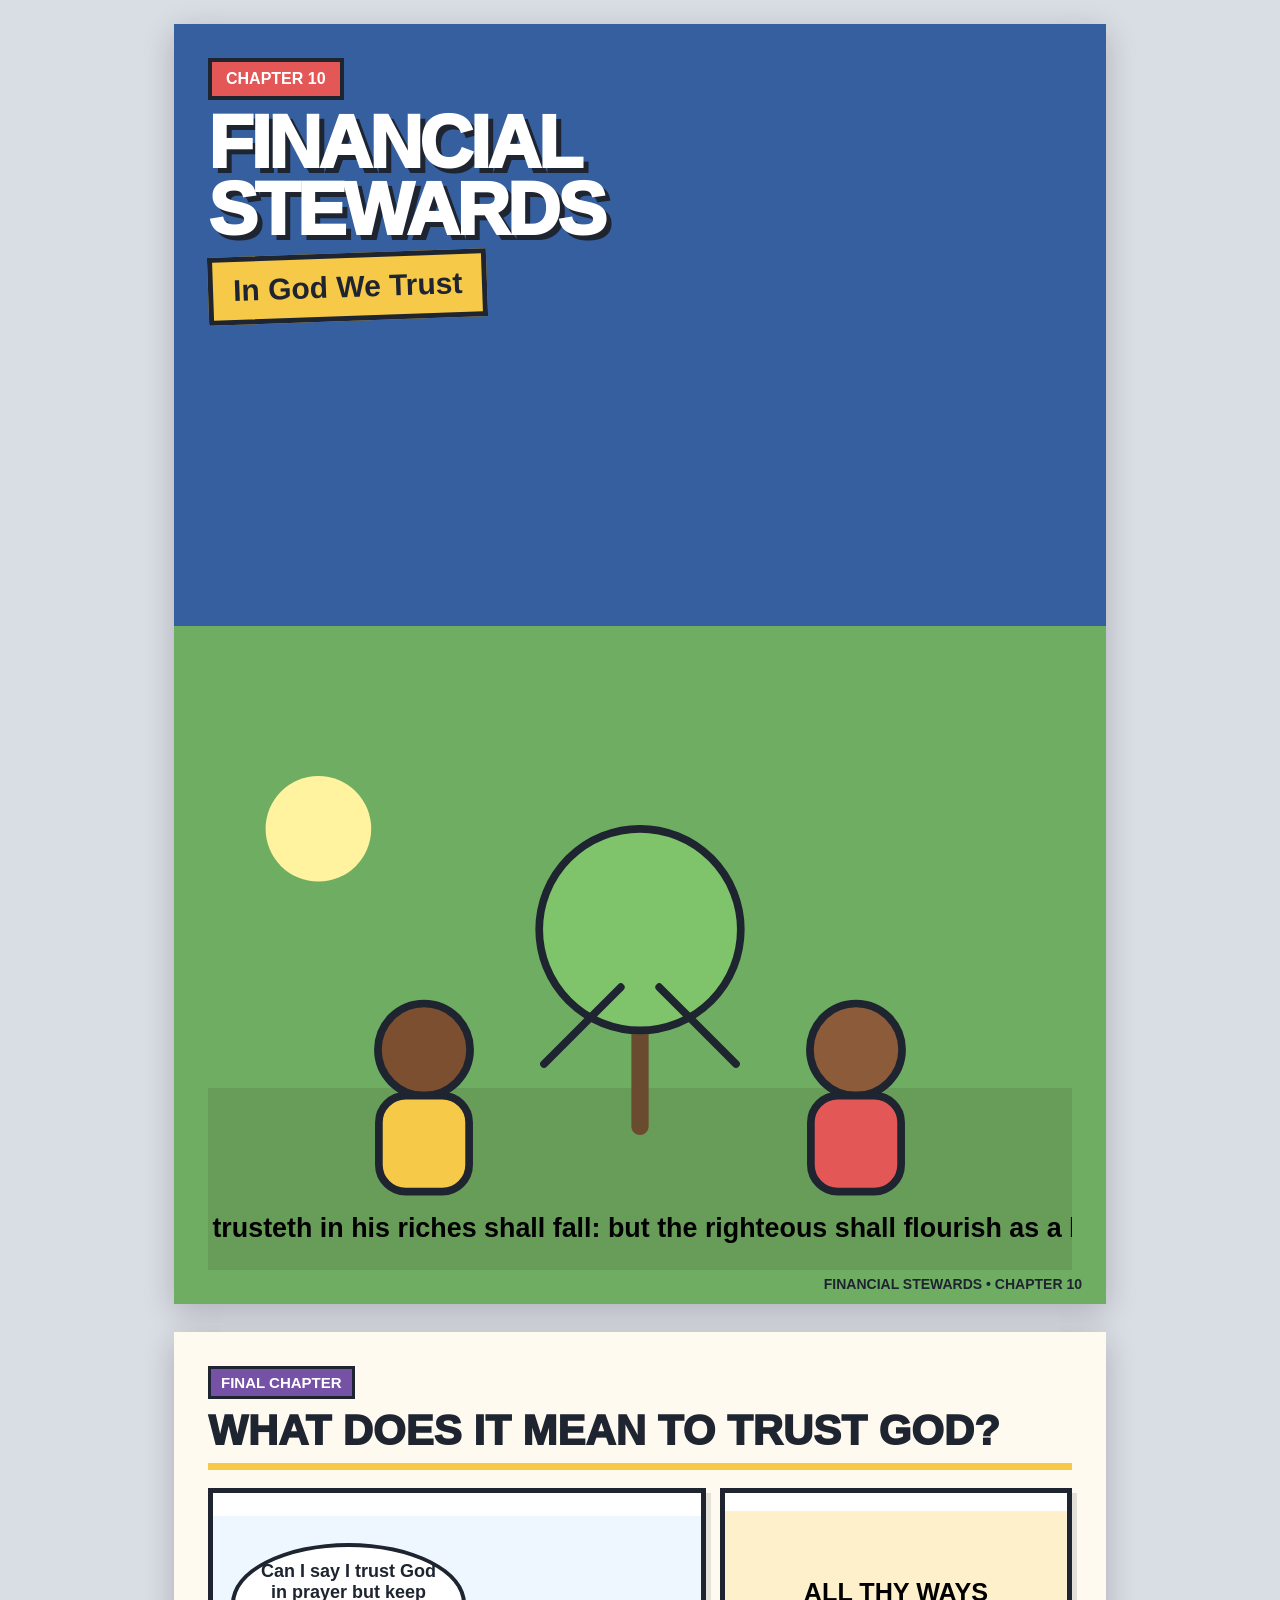
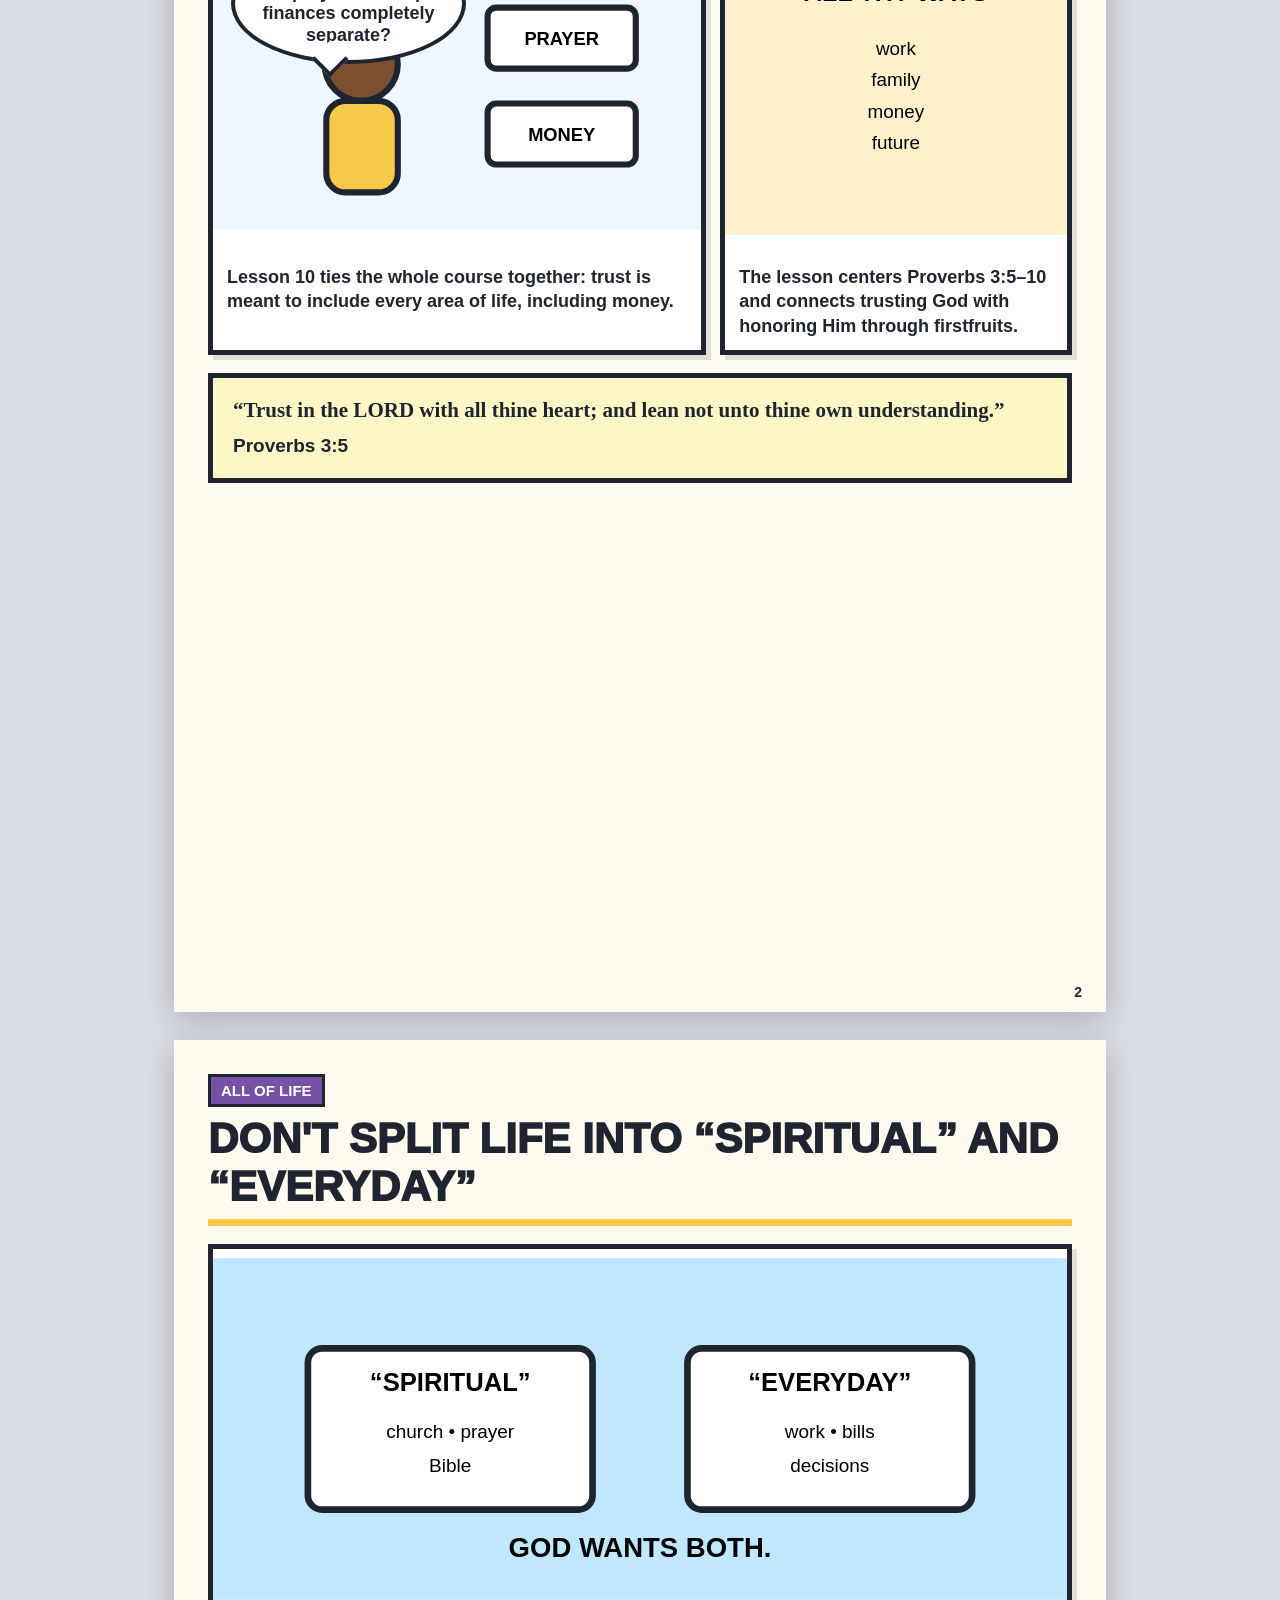
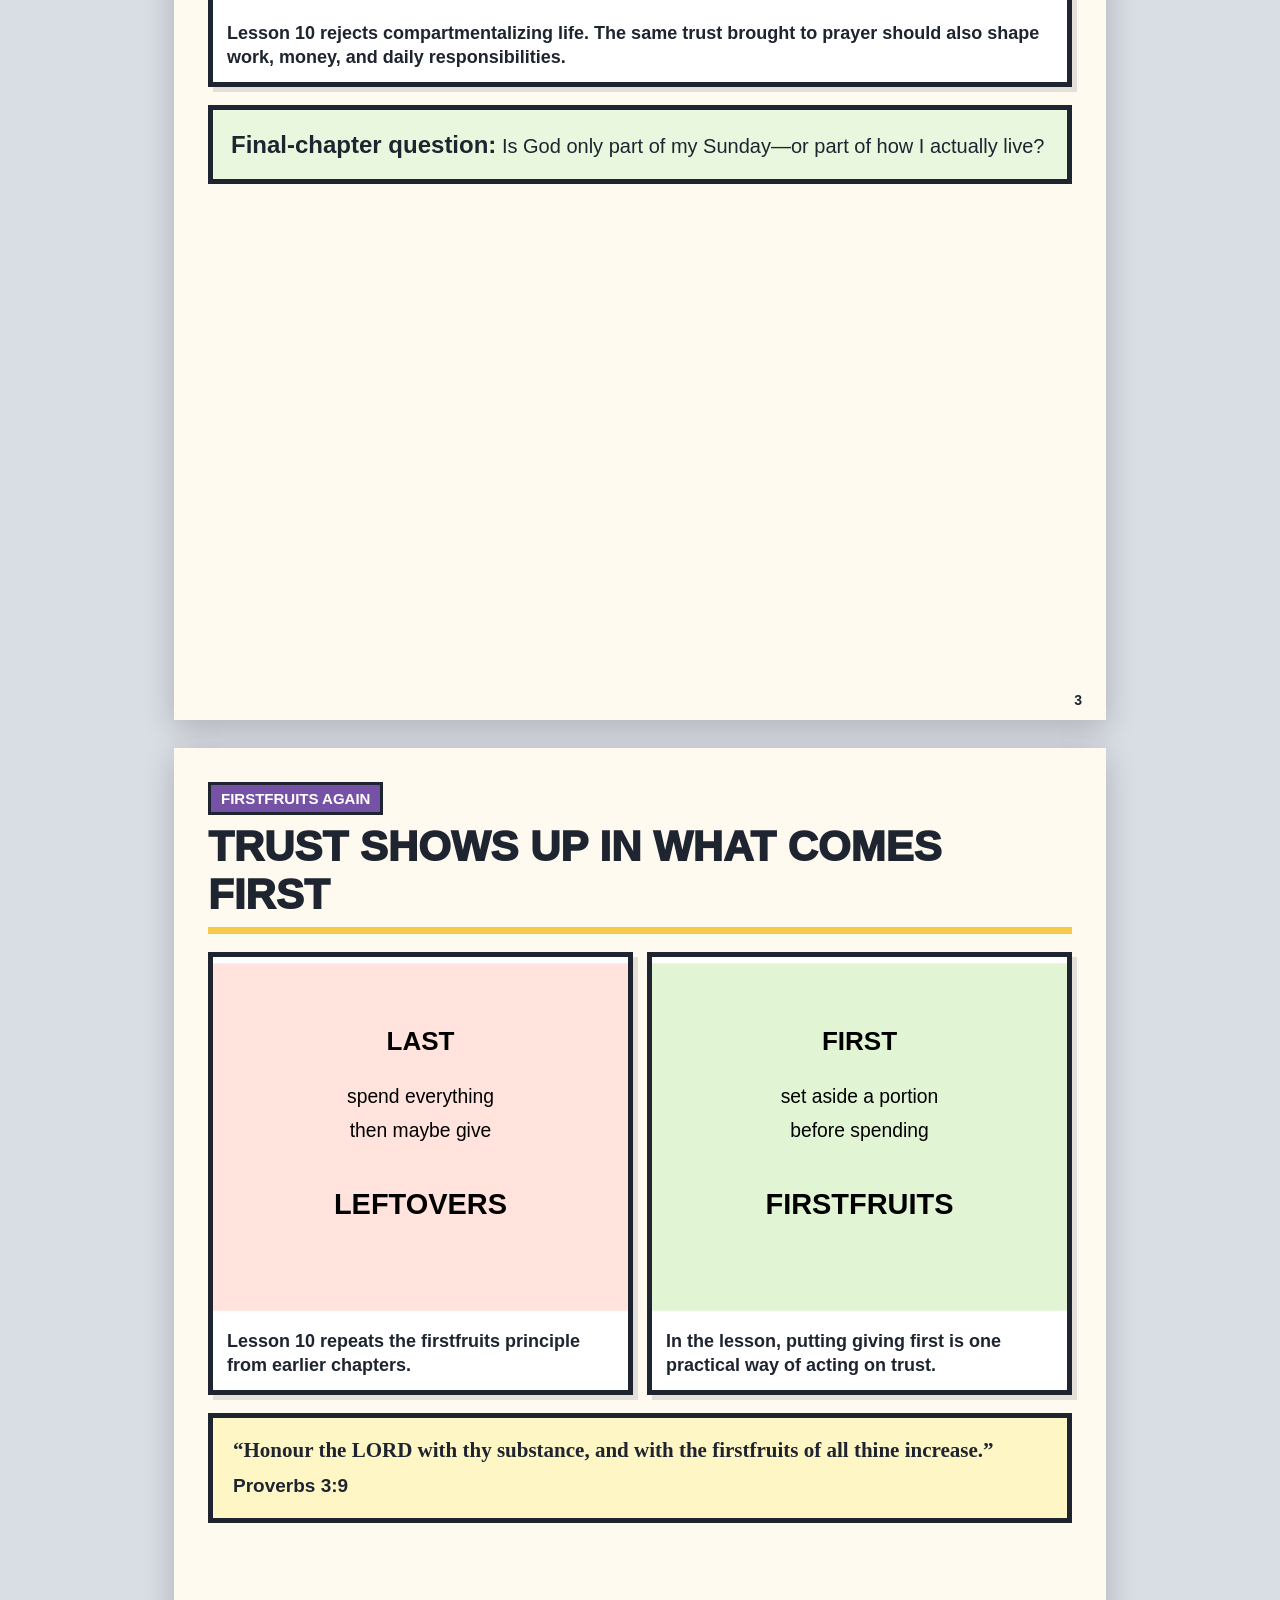
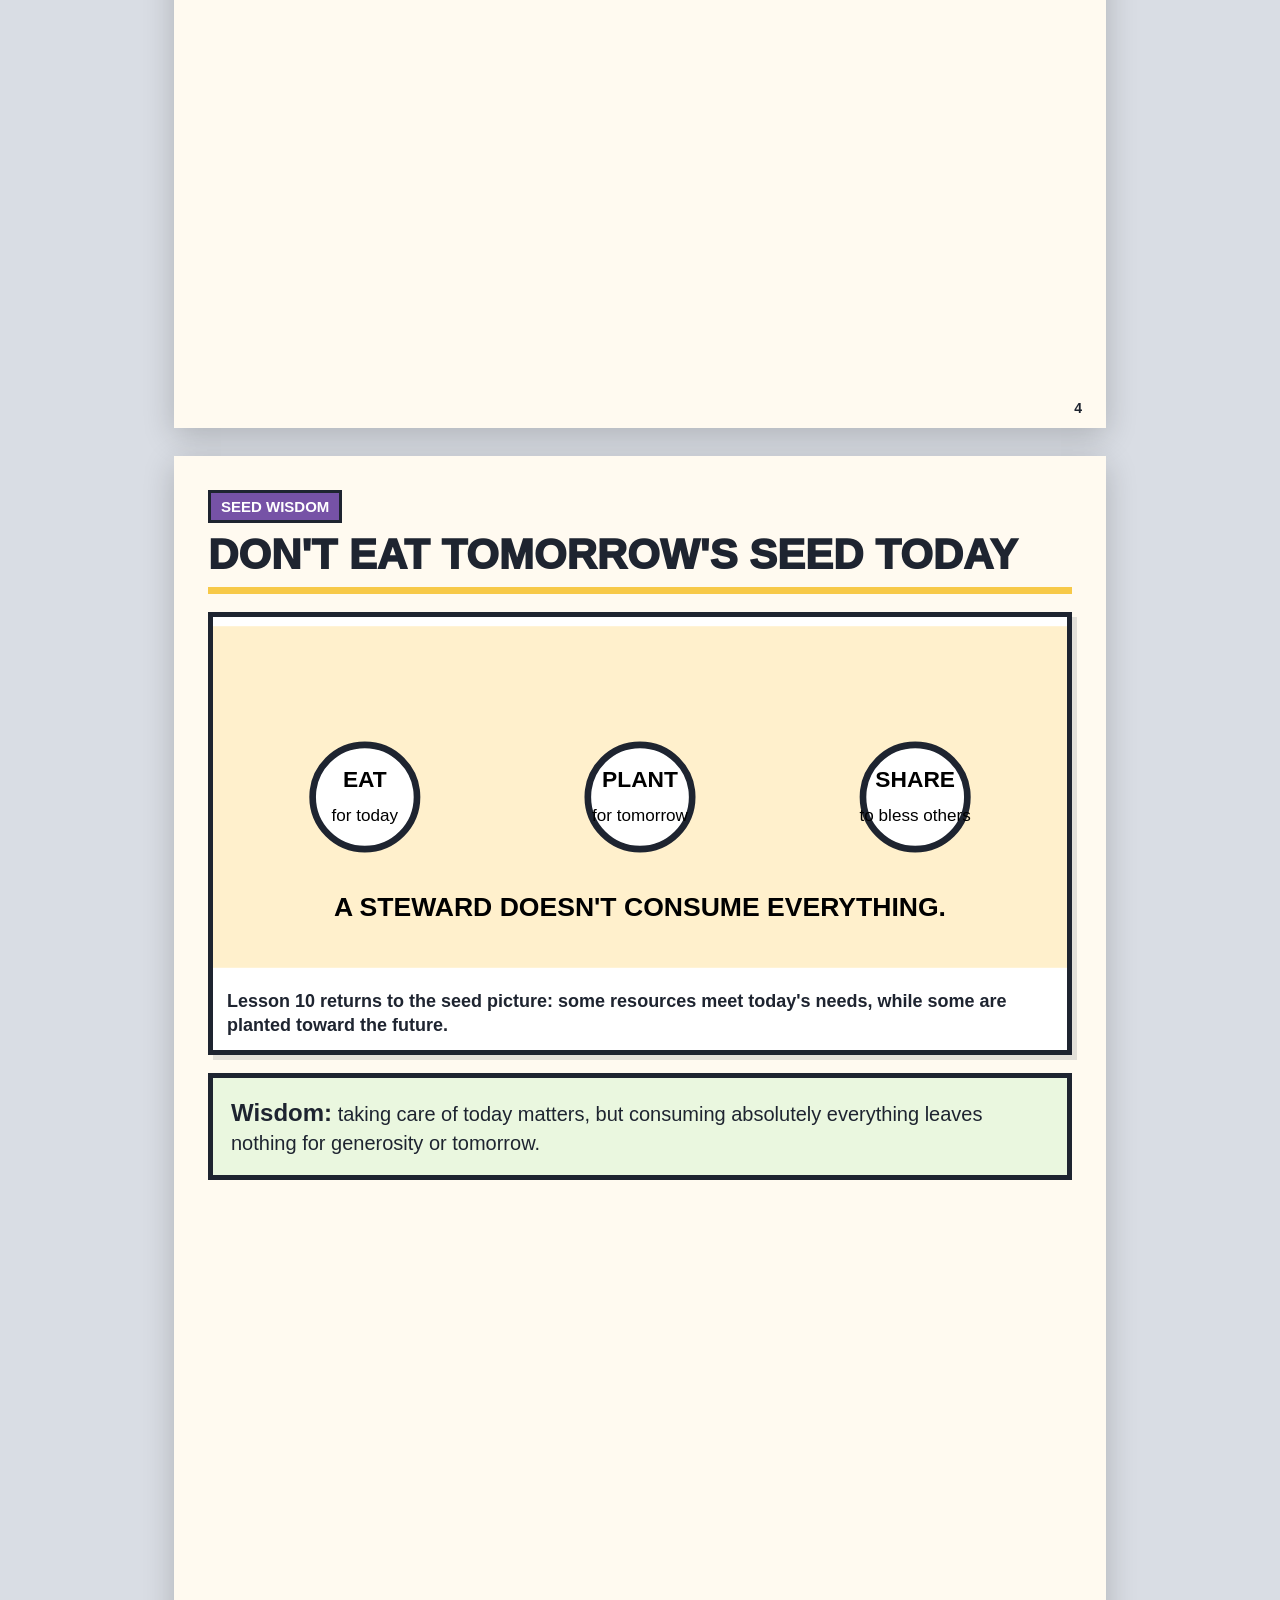
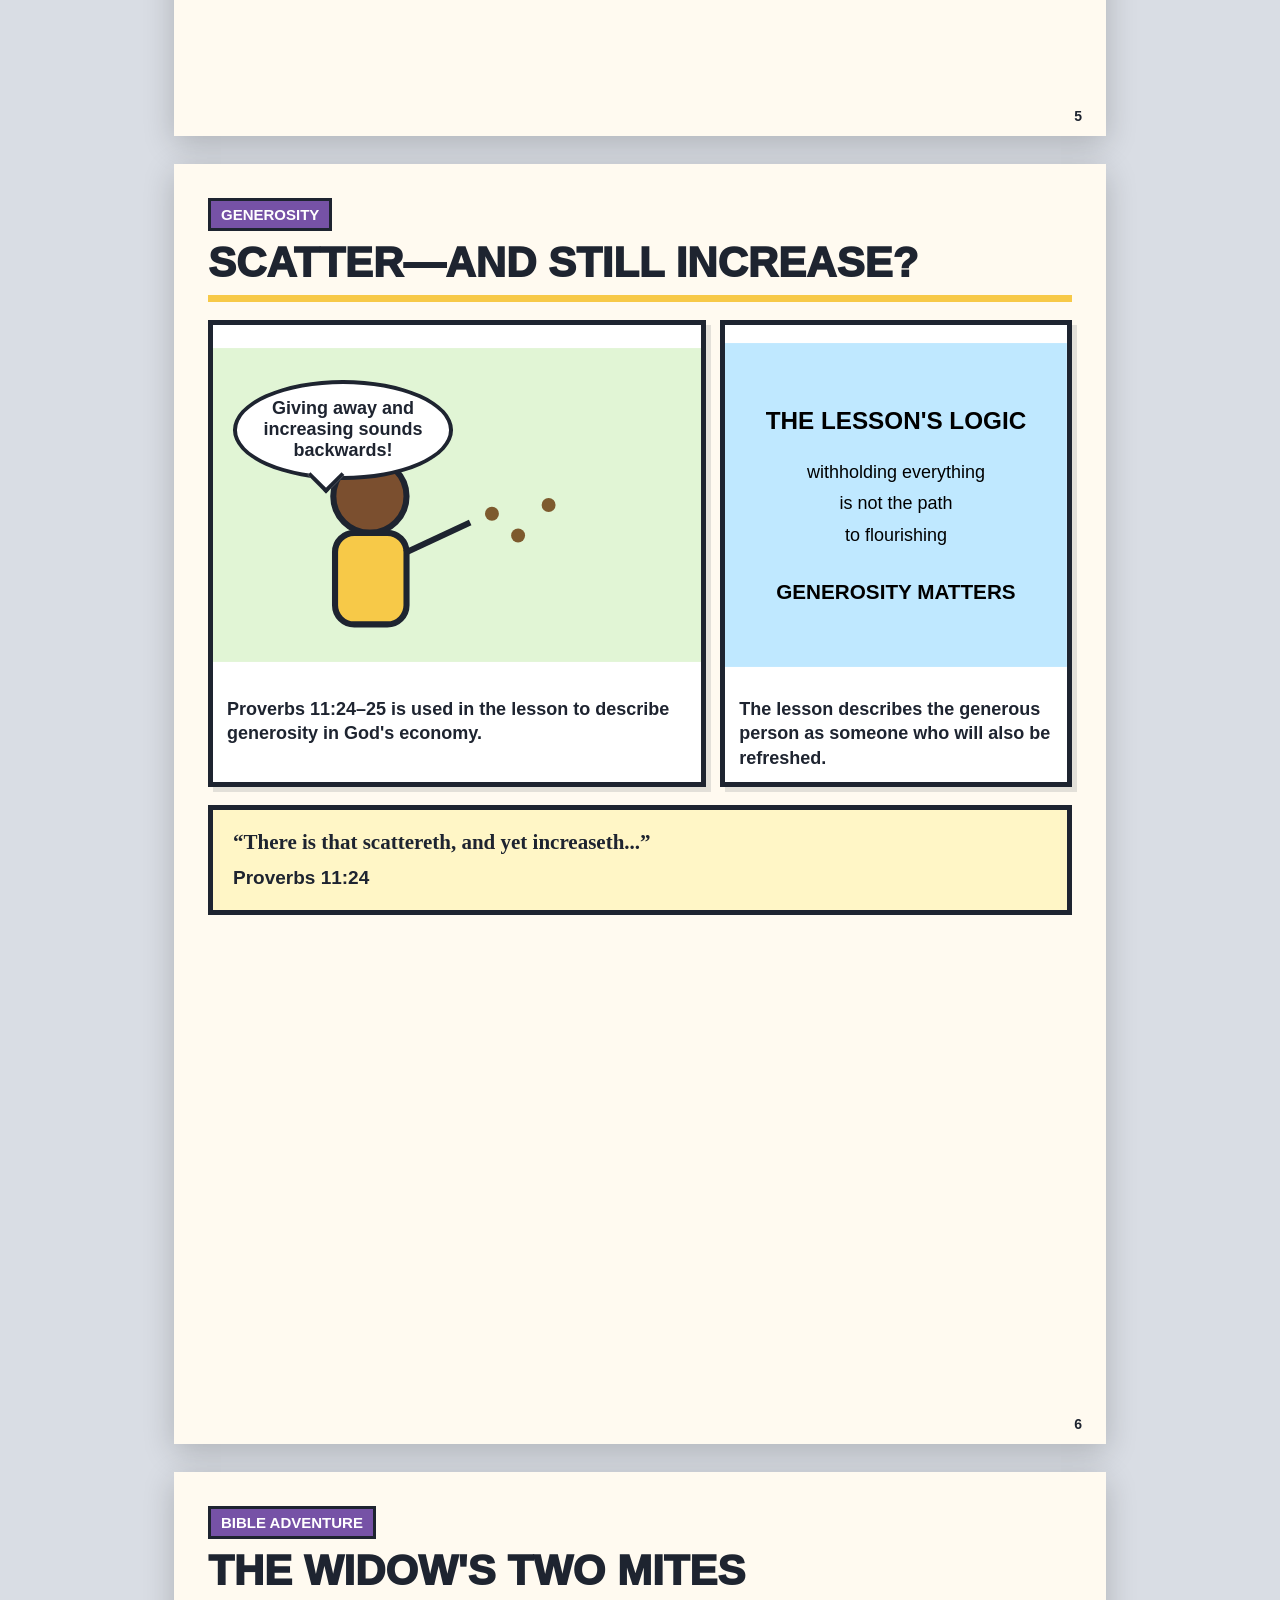
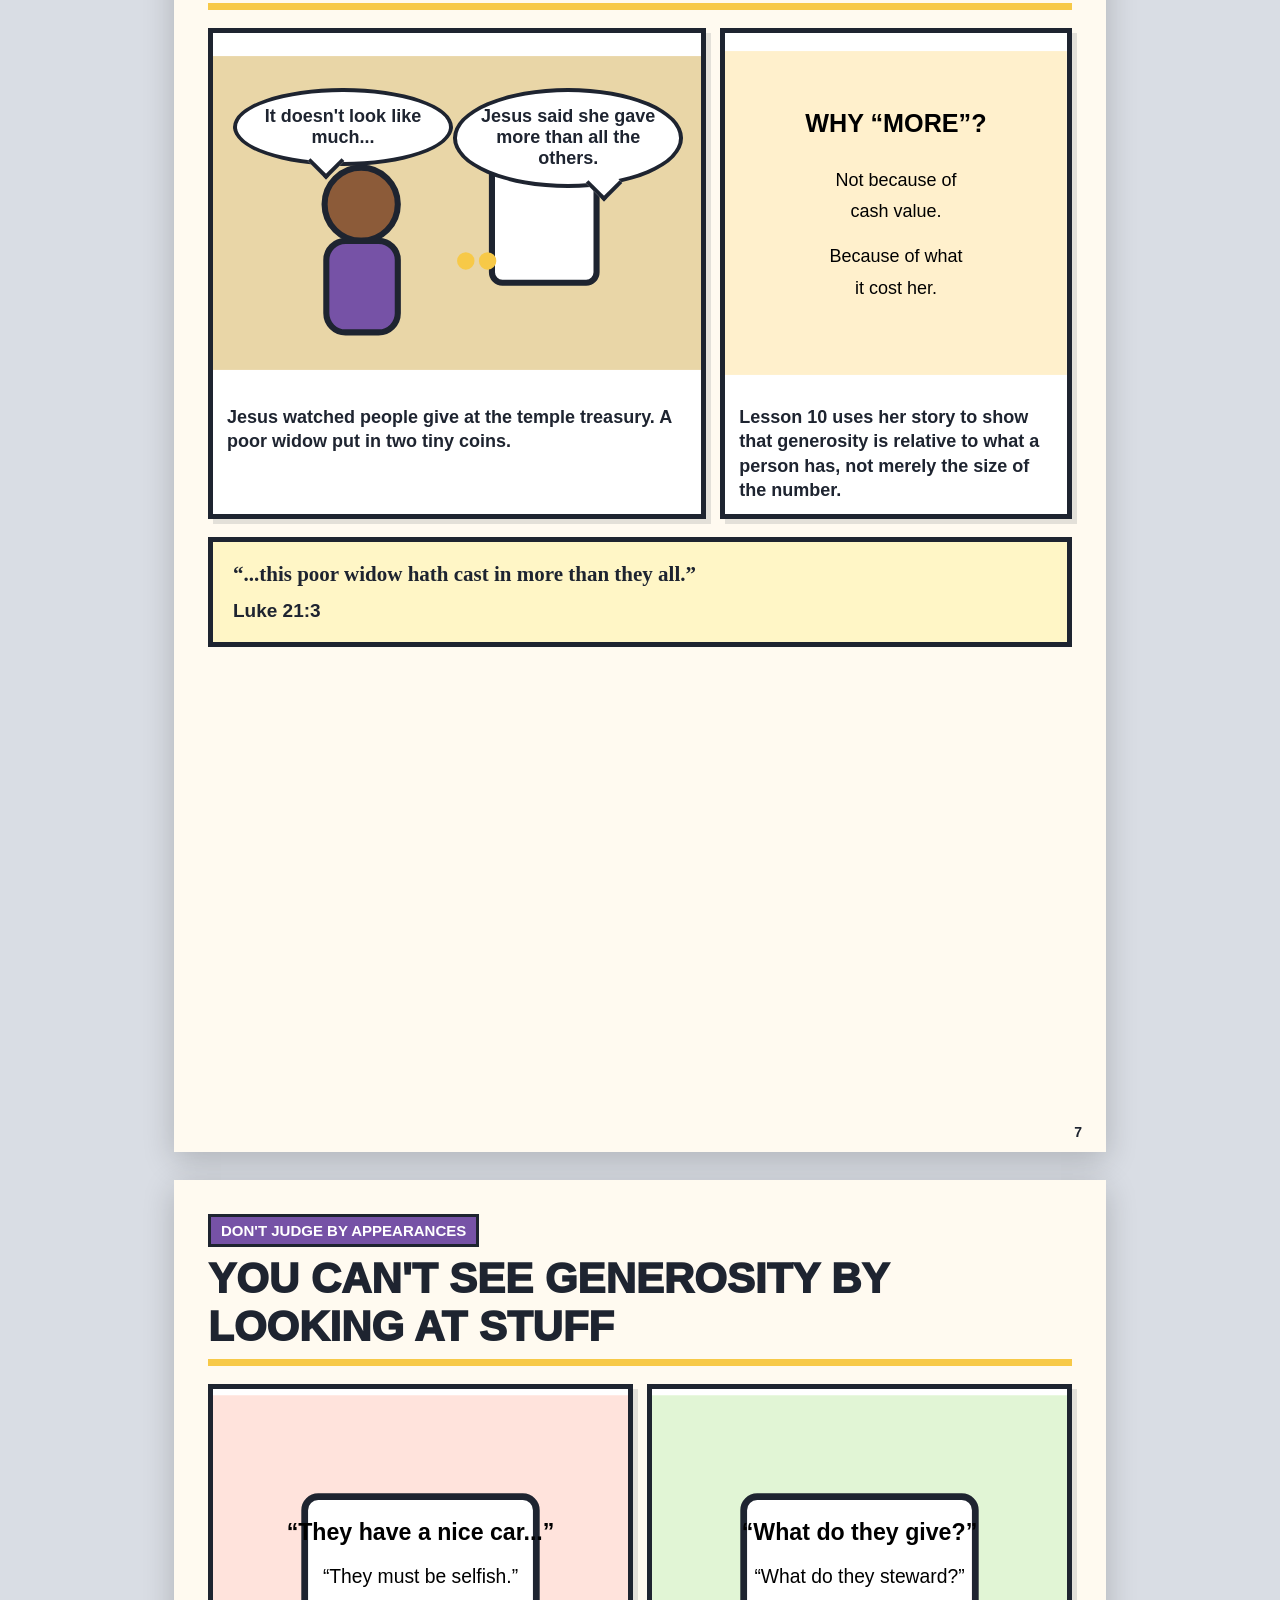
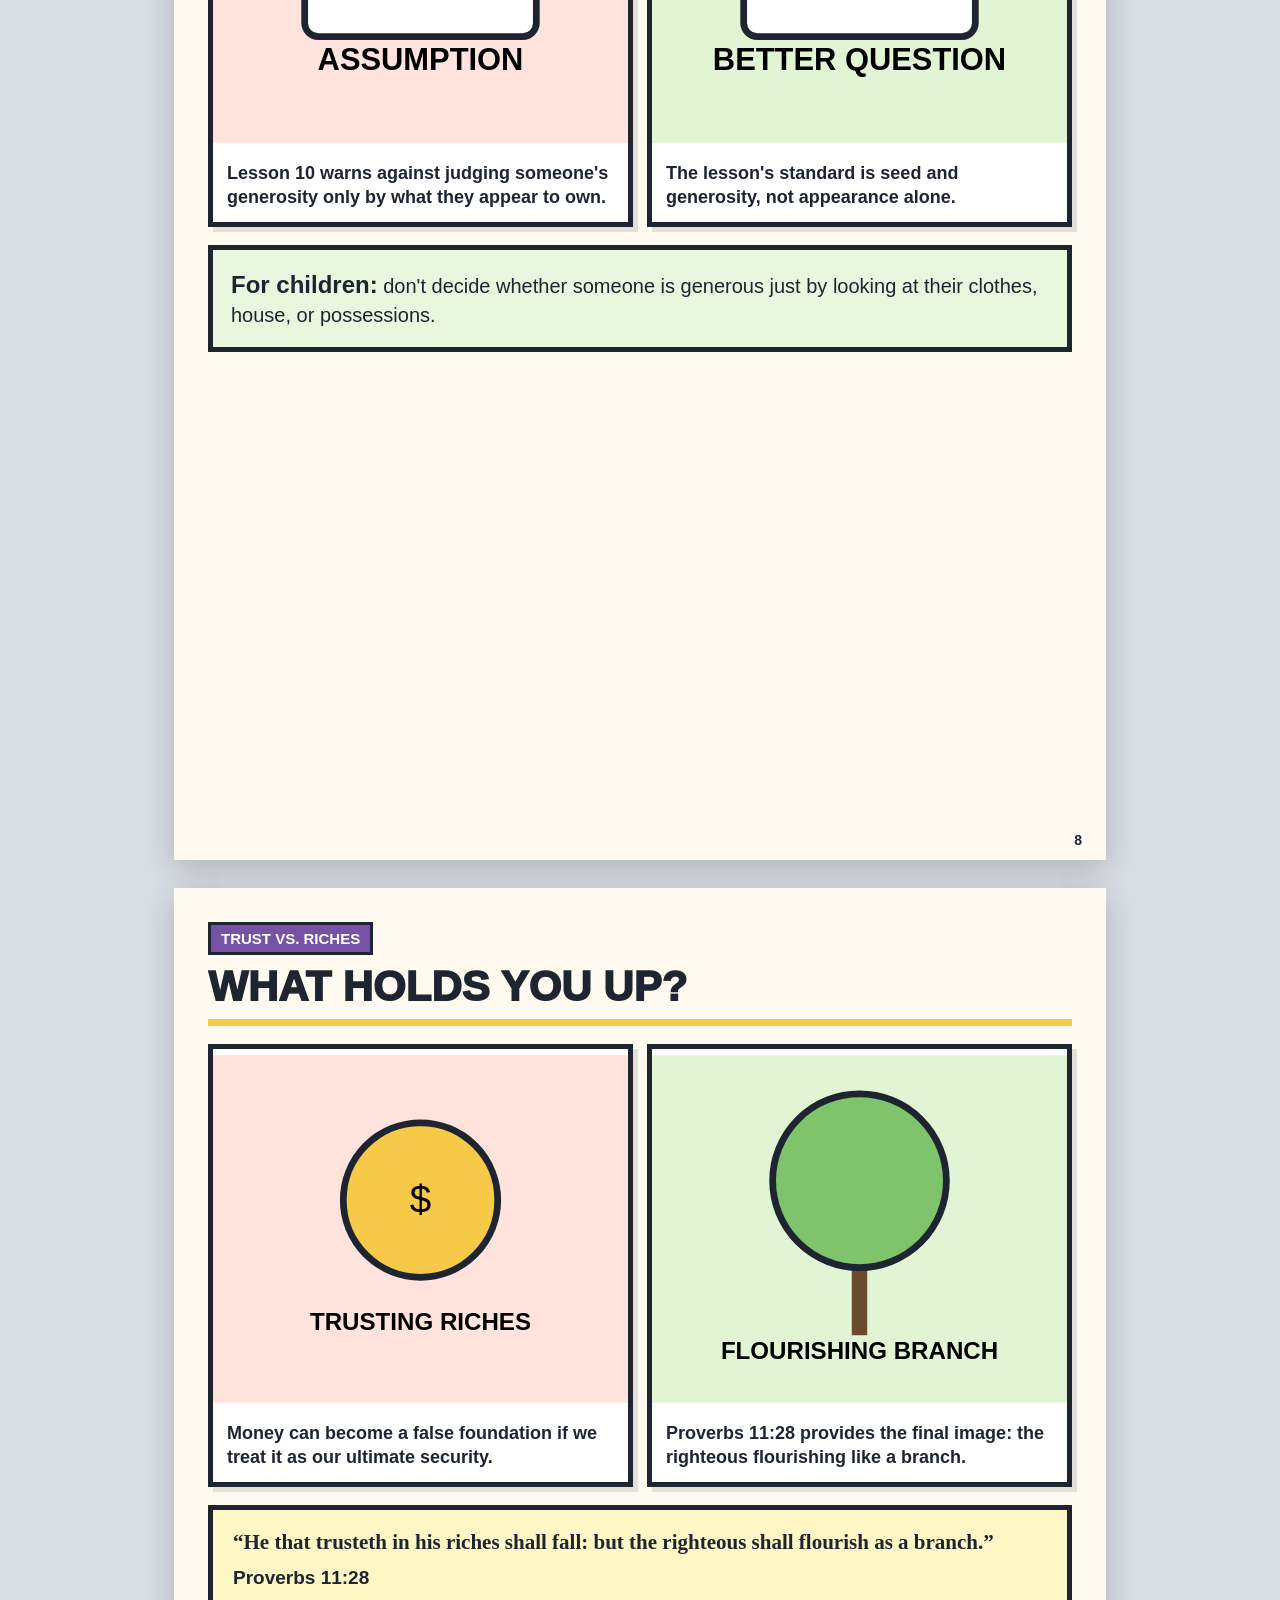
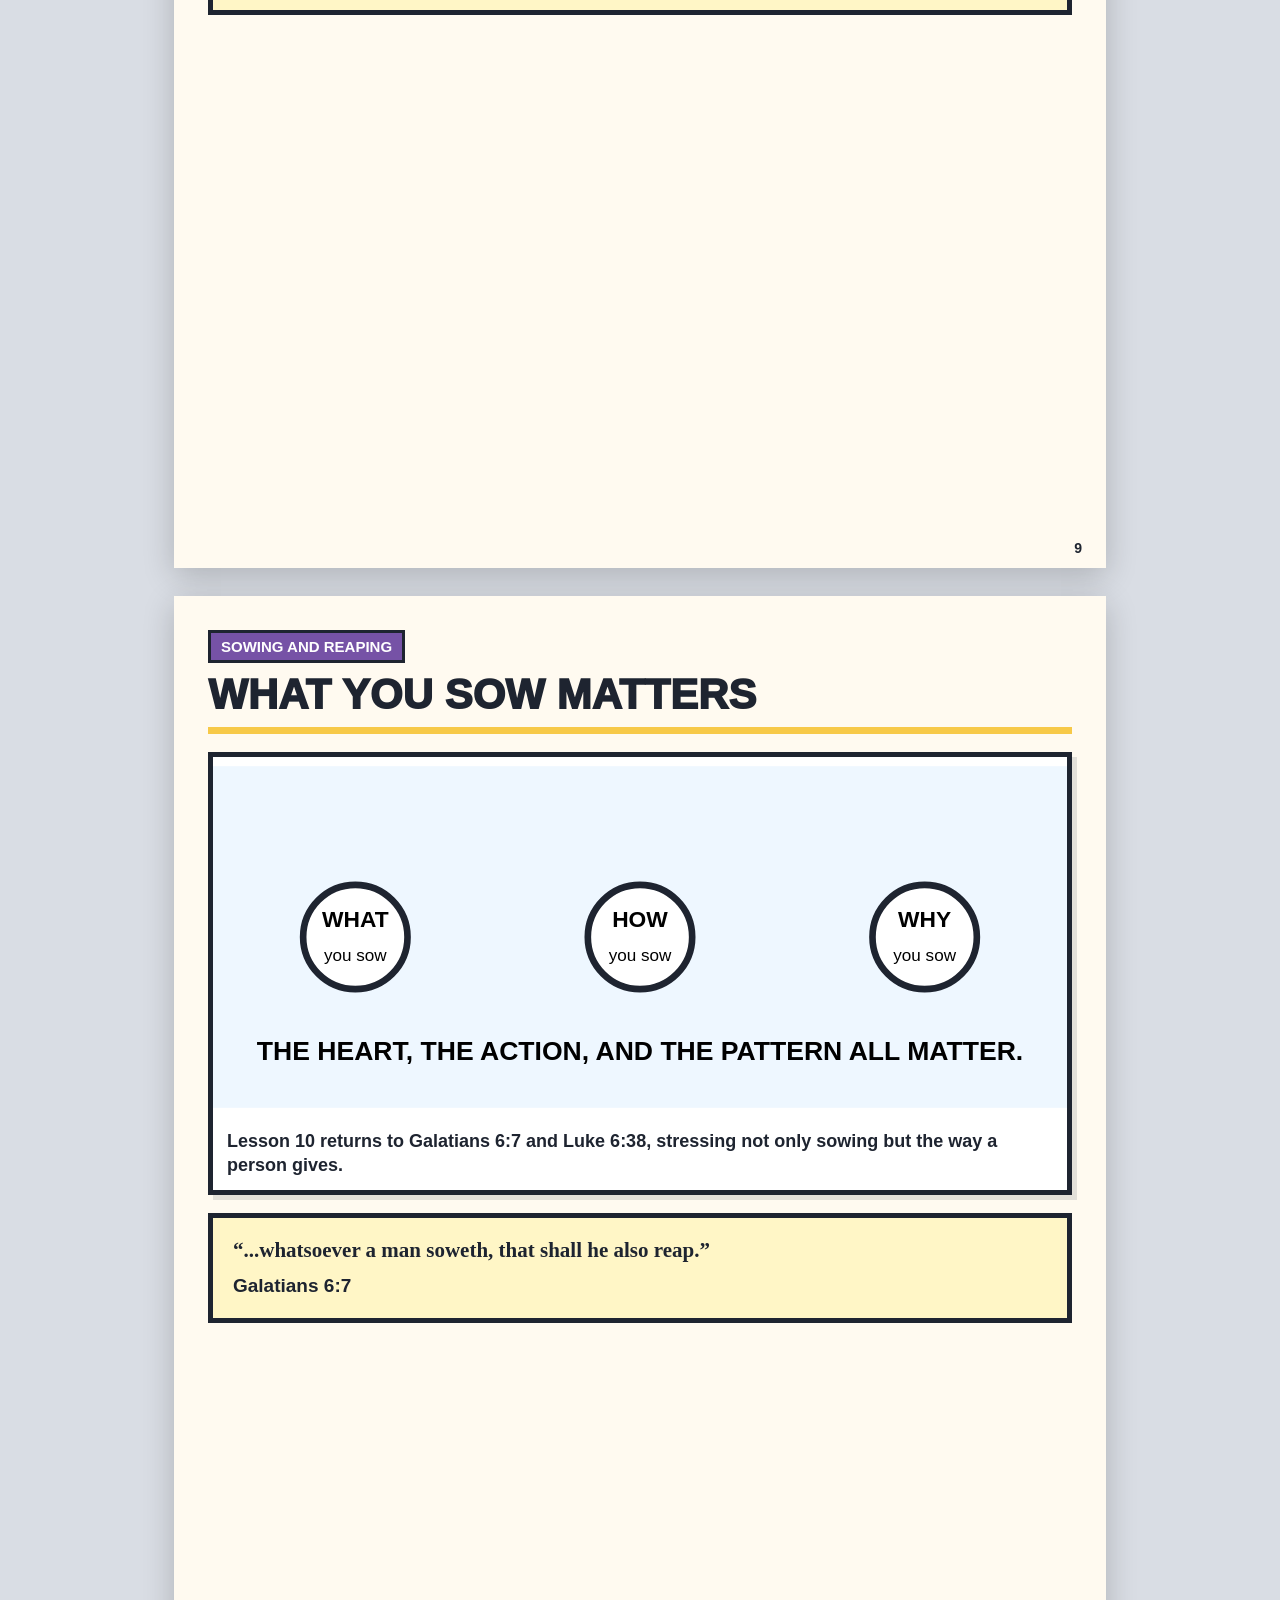
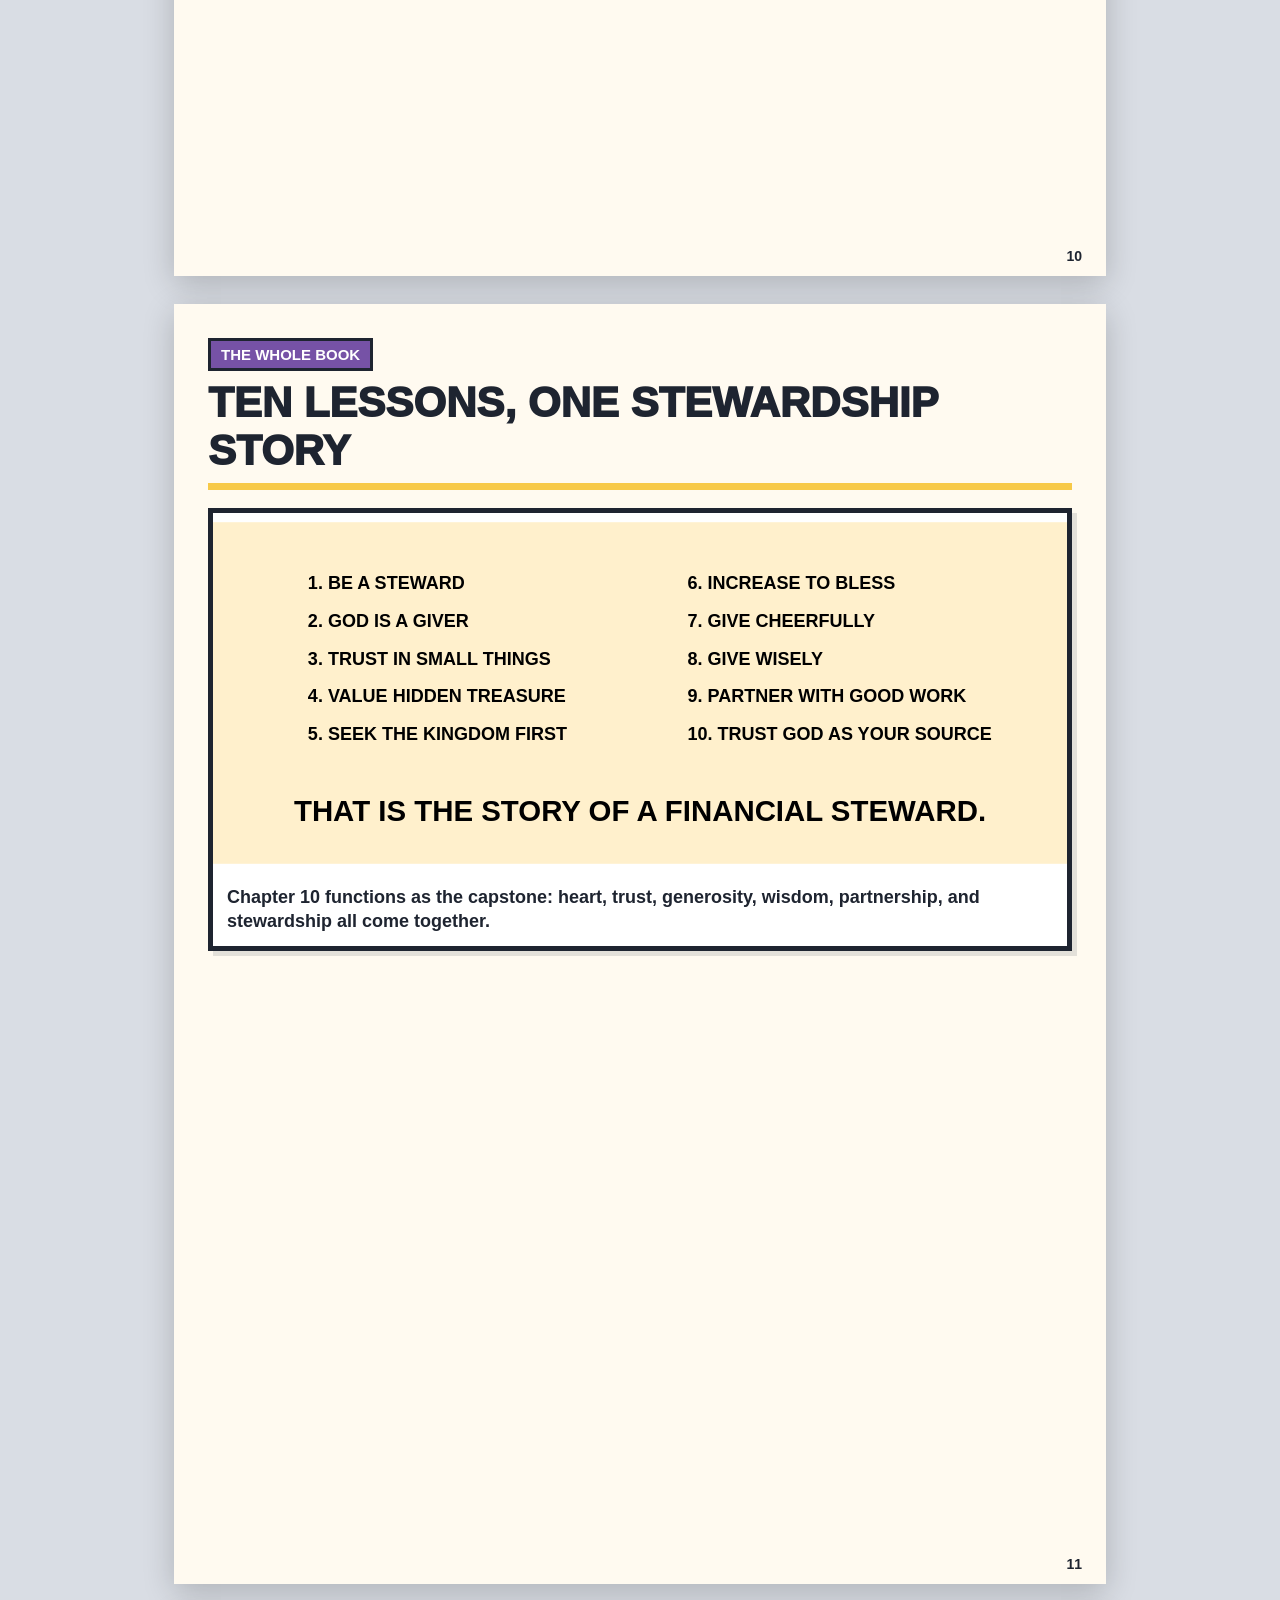
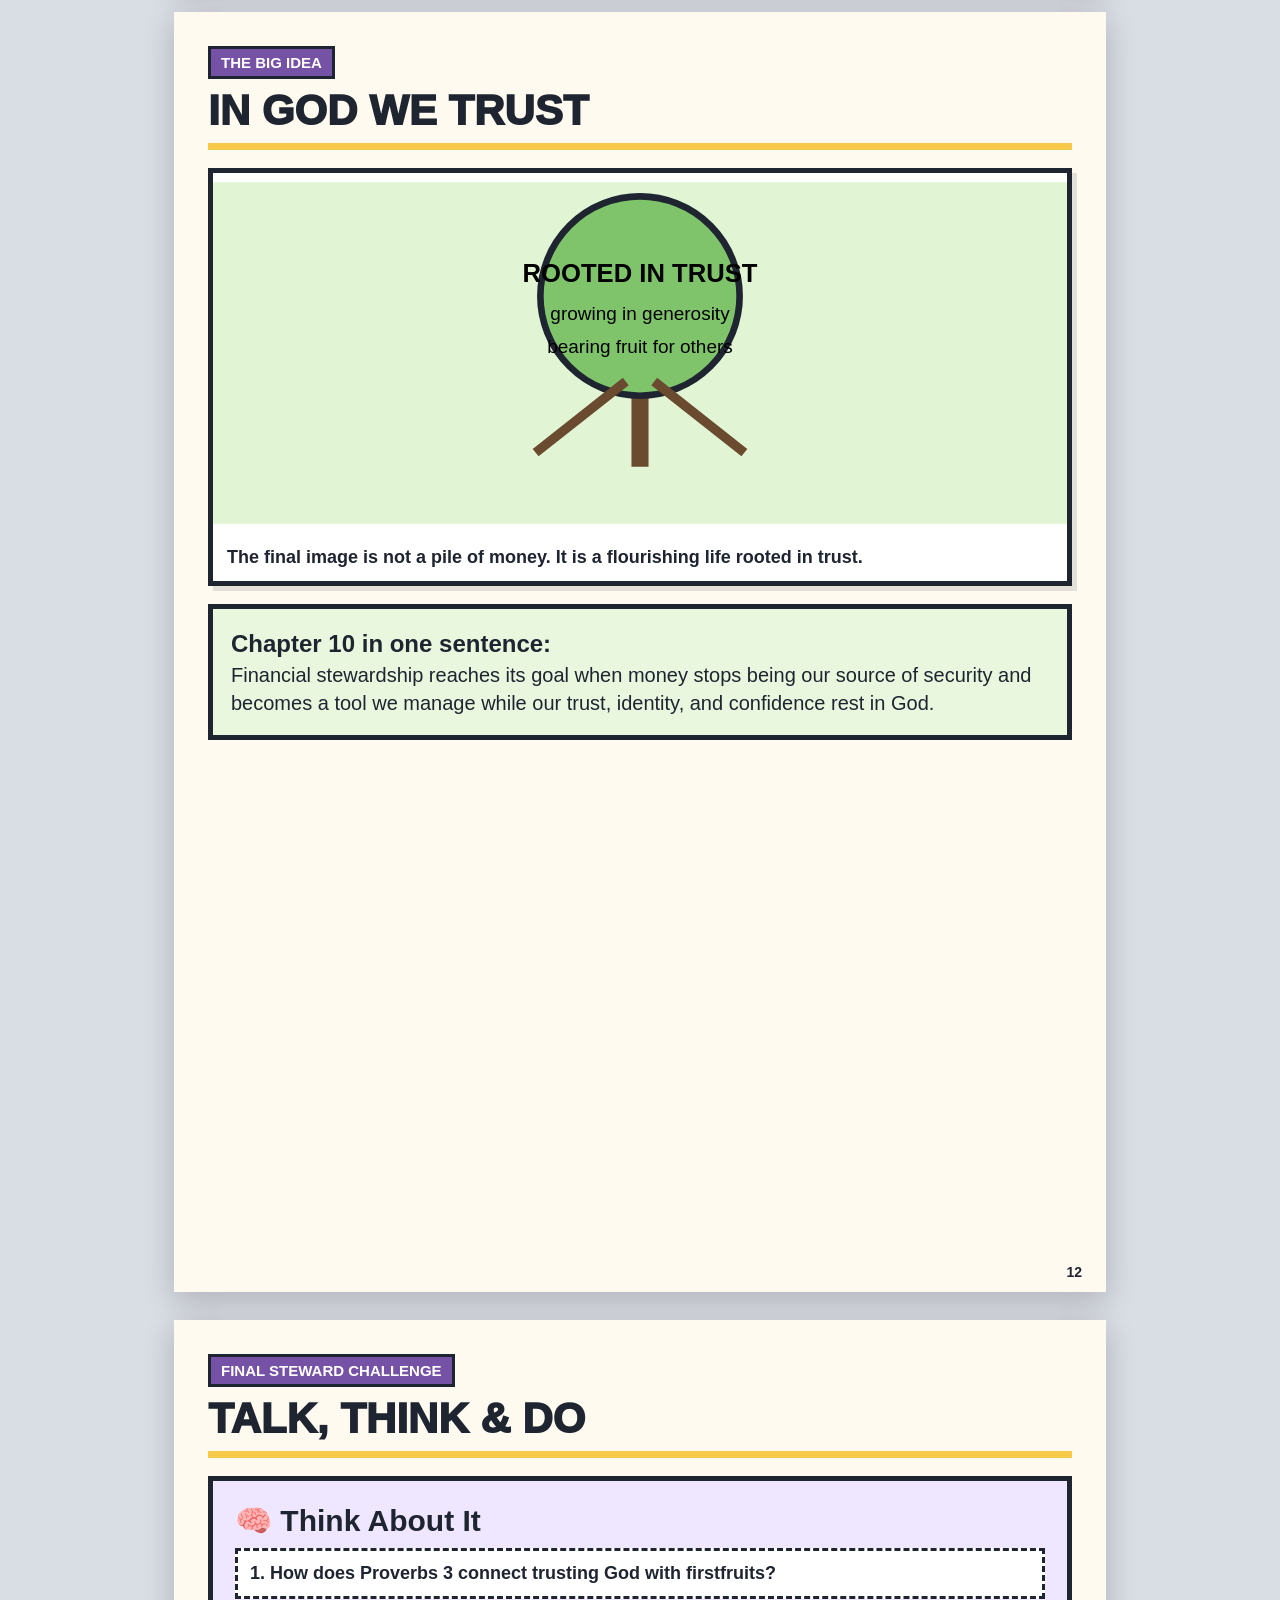
==== financial_stewards_chapter_10.html @ ddaaa20b "initial commit" ====
<!DOCTYPE html>
<html lang="en">
<head>
<meta charset="UTF-8"><meta name="viewport" content="width=device-width,initial-scale=1.0">
<title>Financial Stewards — Chapter 10: In God We Trust</title>
<style>
:root{--ink:#1e2430;--cream:#fffaf0;--gold:#f7c948;--sky:#bfe8ff;--green:#bfe3a5;--blue:#3066be;--red:#e45757;--purple:#7652a6}
*{box-sizing:border-box}body{margin:0;background:#d9dde4;color:var(--ink);font-family:"Trebuchet MS",Arial,sans-serif}
.book{max-width:980px;margin:auto;padding:24px}.page{min-height:1280px;background:var(--cream);margin:0 auto 28px;padding:34px;position:relative;box-shadow:0 8px 30px #0003;overflow:hidden;page-break-after:always}
.cover{background:linear-gradient(#355f9e 0 47%,#6fae62 47% 100%);display:flex;flex-direction:column;justify-content:space-between}
.title{font-size:74px;line-height:.9;font-weight:1000;letter-spacing:-3px;text-transform:uppercase;color:#fff;text-shadow:5px 5px 0 var(--ink);margin:10px 0}.subtitle{display:inline-block;background:var(--gold);border:5px solid var(--ink);padding:12px 20px;font-size:30px;font-weight:900;transform:rotate(-2deg)}.chapter-label{display:inline-block;background:var(--red);color:#fff;border:4px solid var(--ink);padding:8px 14px;font-weight:900}
.panel-grid{display:grid;grid-template-columns:repeat(12,1fr);gap:14px}.panel{background:#fff;border:5px solid var(--ink);position:relative;overflow:hidden;min-height:260px;box-shadow:5px 5px 0 #1e24301f}.p12{grid-column:span 12}.p7{grid-column:span 7}.p6{grid-column:span 6}.p5{grid-column:span 5}.p4{grid-column:span 4}.art{height:230px;width:100%;display:block}.tall .art{height:360px}.narration{padding:12px 14px;font-size:18px;line-height:1.35;font-weight:700}.bubble{position:absolute;background:#fff;border:4px solid var(--ink);border-radius:50%;padding:14px 18px;font-weight:900;font-size:18px;line-height:1.18;z-index:5;text-align:center}.bubble:after{content:"";position:absolute;width:22px;height:22px;background:#fff;border-right:4px solid var(--ink);border-bottom:4px solid var(--ink);transform:rotate(45deg);bottom:-12px;left:36%}.bubble.right:after{left:auto;right:28%}.verse{background:#fff6c6;border:5px solid var(--ink);padding:18px 20px;font-family:Georgia,serif;font-size:21px;line-height:1.4;font-weight:700;margin:18px 0}.verse strong{display:block;font-family:"Trebuchet MS",Arial,sans-serif;font-size:19px;margin-top:8px}.lesson{background:#eaf7df;border:5px solid var(--ink);padding:18px;margin:18px 0;font-size:20px;line-height:1.4}.lesson b{font-size:24px}.page-title{font-size:42px;font-weight:1000;text-transform:uppercase;margin:0 0 18px;border-bottom:7px solid var(--gold);padding-bottom:8px}.badge{display:inline-block;background:var(--purple);color:#fff;border:3px solid var(--ink);padding:5px 10px;font-size:15px;font-weight:900;text-transform:uppercase;margin-bottom:8px}.challenge{background:#efe6ff;border:5px solid var(--ink);padding:22px;margin-top:18px}.challenge h2{margin:0 0 10px;font-size:30px}.q{background:#fff;border:3px dashed var(--ink);padding:12px;margin:10px 0;font-size:18px;font-weight:700}.footer{position:absolute;bottom:12px;right:24px;font-weight:900;font-size:14px}.center{text-align:center}.keyline{font-size:30px;font-weight:1000;text-align:center}.sticker{background:var(--red);color:#fff;border:5px solid var(--ink);border-radius:50%;width:180px;height:180px;display:flex;align-items:center;justify-content:center;text-align:center;font-weight:1000;font-size:22px;transform:rotate(7deg);margin:auto}.compare{display:flex;gap:18px;margin:18px 0}.compare>div{flex:1;border:5px solid var(--ink);padding:18px;font-size:19px;font-weight:800;line-height:1.4}.warn{background:#ffe3dc}.good{background:#e1f5d5}
@media print{body{background:#fff}.book{padding:0}.page{box-shadow:none;margin:0;min-height:100vh}}
</style></head>
<body><div class="book">

<section class="page cover">
<div><div class="chapter-label">CHAPTER 10</div><div class="title">Financial<br>Stewards</div><div class="subtitle">In God We Trust</div></div>
<svg viewBox="0 0 900 540" width="100%">
<rect y="350" width="900" height="190" fill="#679d58"/><circle cx="115" cy="80" r="55" fill="#fff3a0"/>
<g stroke="#1e2430" stroke-width="8" stroke-linecap="round">
<path d="M450 390v-170" stroke="#6b4b2f" stroke-width="18"/><circle cx="450" cy="185" r="105" fill="#7fc46b"/><path d="M430 245l-80 80M470 245l80 80"/>
<circle cx="225" cy="310" r="48" fill="#7b4f2f"/><rect x="178" y="358" width="94" height="100" rx="28" fill="#f7c948"/>
<circle cx="675" cy="310" r="48" fill="#8c5b39"/><rect x="628" y="358" width="94" height="100" rx="28" fill="#e45757"/>
</g>
<text x="450" y="505" text-anchor="middle" font-size="28" font-weight="900">“He that trusteth in his riches shall fall: but the righteous shall flourish as a branch.”</text>
</svg><div class="footer">FINANCIAL STEWARDS • CHAPTER 10</div>
</section>

<section class="page"><div class="badge">Final Chapter</div><h1 class="page-title">What Does It Mean to Trust God?</h1>
<div class="panel-grid">
<div class="panel p7 tall"><svg class="art" viewBox="0 0 560 360"><rect width="560" height="360" fill="#eef7ff"/><circle cx="170" cy="170" r="42" fill="#7b4f2f" stroke="#1e2430" stroke-width="7"/><rect x="130" y="212" width="82" height="105" rx="22" fill="#f7c948" stroke="#1e2430" stroke-width="7"/><rect x="315" y="105" width="170" height="70" rx="10" fill="#fff" stroke="#1e2430" stroke-width="7"/><rect x="315" y="215" width="170" height="70" rx="10" fill="#fff" stroke="#1e2430" stroke-width="7"/><text x="400" y="148" text-anchor="middle" font-size="21" font-weight="900">PRAYER</text><text x="400" y="258" text-anchor="middle" font-size="21" font-weight="900">MONEY</text></svg><div class="bubble" style="top:50px;left:18px;width:235px;">Can I say I trust God in prayer but keep finances completely separate?</div><div class="narration">Lesson 10 ties the whole course together: trust is meant to include every area of life, including money.</div></div>
<div class="panel p5 tall"><svg class="art" viewBox="0 0 380 360"><rect width="380" height="360" fill="#fff0cc"/><text x="190" y="100" text-anchor="middle" font-size="28" font-weight="900">ALL THY WAYS</text><text x="190" y="160" text-anchor="middle" font-size="21">work</text><text x="190" y="195" text-anchor="middle" font-size="21">family</text><text x="190" y="230" text-anchor="middle" font-size="21">money</text><text x="190" y="265" text-anchor="middle" font-size="21">future</text></svg><div class="narration">The lesson centers Proverbs 3:5–10 and connects trusting God with honoring Him through firstfruits.</div></div></div>
<div class="verse">“Trust in the LORD with all thine heart; and lean not unto thine own understanding.” <strong>Proverbs 3:5</strong></div><div class="footer">2</div></section>

<section class="page"><div class="badge">All of Life</div><h1 class="page-title">Don't Split Life Into “Spiritual” and “Everyday”</h1>
<div class="panel-grid"><div class="panel p12 tall"><svg class="art" viewBox="0 0 900 360"><rect width="900" height="360" fill="#bfe8ff"/><rect x="100" y="95" width="300" height="170" rx="15" fill="#fff" stroke="#1e2430" stroke-width="7"/><rect x="500" y="95" width="300" height="170" rx="15" fill="#fff" stroke="#1e2430" stroke-width="7"/><text x="250" y="140" text-anchor="middle" font-size="27" font-weight="900">“SPIRITUAL”</text><text x="250" y="190" text-anchor="middle" font-size="20">church • prayer</text><text x="250" y="225" text-anchor="middle" font-size="20">Bible</text><text x="650" y="140" text-anchor="middle" font-size="27" font-weight="900">“EVERYDAY”</text><text x="650" y="190" text-anchor="middle" font-size="20">work • bills</text><text x="650" y="225" text-anchor="middle" font-size="20">decisions</text><text x="450" y="315" text-anchor="middle" font-size="29" font-weight="900">GOD WANTS BOTH.</text></svg><div class="narration">Lesson 10 rejects compartmentalizing life. The same trust brought to prayer should also shape work, money, and daily responsibilities.</div></div></div>
<div class="lesson"><b>Final-chapter question:</b> Is God only part of my Sunday—or part of how I actually live?</div><div class="footer">3</div></section>

<section class="page"><div class="badge">Firstfruits Again</div><h1 class="page-title">Trust Shows Up in What Comes First</h1>
<div class="panel-grid"><div class="panel p6 tall"><svg class="art" viewBox="0 0 430 360"><rect width="430" height="360" fill="#ffe3dc"/><text x="215" y="90" text-anchor="middle" font-size="27" font-weight="900">LAST</text><text x="215" y="145" text-anchor="middle" font-size="20">spend everything</text><text x="215" y="180" text-anchor="middle" font-size="20">then maybe give</text><text x="215" y="260" text-anchor="middle" font-size="30" font-weight="900">LEFTOVERS</text></svg><div class="narration">Lesson 10 repeats the firstfruits principle from earlier chapters.</div></div>
<div class="panel p6 tall"><svg class="art" viewBox="0 0 430 360"><rect width="430" height="360" fill="#e1f5d5"/><text x="215" y="90" text-anchor="middle" font-size="27" font-weight="900">FIRST</text><text x="215" y="145" text-anchor="middle" font-size="20">set aside a portion</text><text x="215" y="180" text-anchor="middle" font-size="20">before spending</text><text x="215" y="260" text-anchor="middle" font-size="30" font-weight="900">FIRSTFRUITS</text></svg><div class="narration">In the lesson, putting giving first is one practical way of acting on trust.</div></div></div>
<div class="verse">“Honour the LORD with thy substance, and with the firstfruits of all thine increase.” <strong>Proverbs 3:9</strong></div><div class="footer">4</div></section>

<section class="page"><div class="badge">Seed Wisdom</div><h1 class="page-title">Don't Eat Tomorrow's Seed Today</h1>
<div class="panel-grid"><div class="panel p12 tall"><svg class="art" viewBox="0 0 900 360"><rect width="900" height="360" fill="#fff0cc"/><circle cx="160" cy="180" r="55" fill="#fff" stroke="#1e2430" stroke-width="7"/><circle cx="450" cy="180" r="55" fill="#fff" stroke="#1e2430" stroke-width="7"/><circle cx="740" cy="180" r="55" fill="#fff" stroke="#1e2430" stroke-width="7"/><text x="160" y="170" text-anchor="middle" font-size="24" font-weight="900">EAT</text><text x="160" y="205" text-anchor="middle" font-size="18">for today</text><text x="450" y="170" text-anchor="middle" font-size="24" font-weight="900">PLANT</text><text x="450" y="205" text-anchor="middle" font-size="18">for tomorrow</text><text x="740" y="170" text-anchor="middle" font-size="24" font-weight="900">SHARE</text><text x="740" y="205" text-anchor="middle" font-size="18">to bless others</text><text x="450" y="305" text-anchor="middle" font-size="28" font-weight="900">A STEWARD DOESN'T CONSUME EVERYTHING.</text></svg><div class="narration">Lesson 10 returns to the seed picture: some resources meet today's needs, while some are planted toward the future.</div></div></div>
<div class="lesson"><b>Wisdom:</b> taking care of today matters, but consuming absolutely everything leaves nothing for generosity or tomorrow.</div><div class="footer">5</div></section>

<section class="page"><div class="badge">Generosity</div><h1 class="page-title">Scatter—and Still Increase?</h1>
<div class="panel-grid"><div class="panel p7 tall"><svg class="art" viewBox="0 0 560 360"><rect width="560" height="360" fill="#e1f5d5"/><circle cx="180" cy="170" r="42" fill="#7b4f2f" stroke="#1e2430" stroke-width="7"/><rect x="140" y="212" width="82" height="105" rx="22" fill="#f7c948" stroke="#1e2430" stroke-width="7"/><path d="M220 235l75-35" stroke="#1e2430" stroke-width="7"/><circle cx="320" cy="190" r="8" fill="#7d5a2e"/><circle cx="350" cy="215" r="8" fill="#7d5a2e"/><circle cx="385" cy="180" r="8" fill="#7d5a2e"/></svg><div class="bubble" style="top:55px;left:20px;width:220px;">Giving away and increasing sounds backwards!</div><div class="narration">Proverbs 11:24–25 is used in the lesson to describe generosity in God's economy.</div></div>
<div class="panel p5 tall"><svg class="art" viewBox="0 0 380 360"><rect width="380" height="360" fill="#bfe8ff"/><text x="190" y="95" text-anchor="middle" font-size="27" font-weight="900">THE LESSON'S LOGIC</text><text x="190" y="150" text-anchor="middle" font-size="20">withholding everything</text><text x="190" y="185" text-anchor="middle" font-size="20">is not the path</text><text x="190" y="220" text-anchor="middle" font-size="20">to flourishing</text><text x="190" y="285" text-anchor="middle" font-size="23" font-weight="900">GENEROSITY MATTERS</text></svg><div class="narration">The lesson describes the generous person as someone who will also be refreshed.</div></div></div>
<div class="verse">“There is that scattereth, and yet increaseth...” <strong>Proverbs 11:24</strong></div><div class="footer">6</div></section>

<section class="page"><div class="badge">Bible Adventure</div><h1 class="page-title">The Widow's Two Mites</h1>
<div class="panel-grid"><div class="panel p7 tall"><svg class="art" viewBox="0 0 560 360"><rect width="560" height="360" fill="#e9d6a7"/><rect x="320" y="110" width="120" height="150" rx="12" fill="#fff" stroke="#1e2430" stroke-width="7"/><circle cx="170" cy="170" r="42" fill="#8c5b39" stroke="#1e2430" stroke-width="7"/><rect x="130" y="212" width="82" height="105" rx="22" fill="#7652a6" stroke="#1e2430" stroke-width="7"/><circle cx="290" cy="235" r="10" fill="#f7c948"/><circle cx="315" cy="235" r="10" fill="#f7c948"/></svg><div class="bubble" style="top:55px;left:20px;width:220px;">It doesn't look like much...</div><div class="bubble right" style="top:55px;right:18px;width:230px;">Jesus said she gave more than all the others.</div><div class="narration">Jesus watched people give at the temple treasury. A poor widow put in two tiny coins.</div></div>
<div class="panel p5 tall"><svg class="art" viewBox="0 0 380 360"><rect width="380" height="360" fill="#fff0cc"/><text x="190" y="90" text-anchor="middle" font-size="28" font-weight="900">WHY “MORE”?</text><text x="190" y="150" text-anchor="middle" font-size="20">Not because of</text><text x="190" y="185" text-anchor="middle" font-size="20">cash value.</text><text x="190" y="235" text-anchor="middle" font-size="20">Because of what</text><text x="190" y="270" text-anchor="middle" font-size="20">it cost her.</text></svg><div class="narration">Lesson 10 uses her story to show that generosity is relative to what a person has, not merely the size of the number.</div></div></div>
<div class="verse">“...this poor widow hath cast in more than they all.” <strong>Luke 21:3</strong></div><div class="footer">7</div></section>

<section class="page"><div class="badge">Don't Judge by Appearances</div><h1 class="page-title">You Can't See Generosity by Looking at Stuff</h1>
<div class="panel-grid"><div class="panel p6 tall"><svg class="art" viewBox="0 0 430 360"><rect width="430" height="360" fill="#ffe3dc"/><rect x="95" y="105" width="240" height="145" rx="14" fill="#fff" stroke="#1e2430" stroke-width="7"/><text x="215" y="150" text-anchor="middle" font-size="24" font-weight="900">“They have a nice car...”</text><text x="215" y="195" text-anchor="middle" font-size="20">“They must be selfish.”</text><text x="215" y="285" text-anchor="middle" font-size="32" font-weight="900">ASSUMPTION</text></svg><div class="narration">Lesson 10 warns against judging someone's generosity only by what they appear to own.</div></div>
<div class="panel p6 tall"><svg class="art" viewBox="0 0 430 360"><rect width="430" height="360" fill="#e1f5d5"/><rect x="95" y="105" width="240" height="145" rx="14" fill="#fff" stroke="#1e2430" stroke-width="7"/><text x="215" y="150" text-anchor="middle" font-size="24" font-weight="900">“What do they give?”</text><text x="215" y="195" text-anchor="middle" font-size="20">“What do they steward?”</text><text x="215" y="285" text-anchor="middle" font-size="32" font-weight="900">BETTER QUESTION</text></svg><div class="narration">The lesson's standard is seed and generosity, not appearance alone.</div></div></div>
<div class="lesson"><b>For children:</b> don't decide whether someone is generous just by looking at their clothes, house, or possessions.</div><div class="footer">8</div></section>

<section class="page"><div class="badge">Trust vs. Riches</div><h1 class="page-title">What Holds You Up?</h1>
<div class="panel-grid"><div class="panel p6 tall"><svg class="art" viewBox="0 0 430 360"><rect width="430" height="360" fill="#ffe3dc"/><circle cx="215" cy="150" r="80" fill="#f7c948" stroke="#1e2430" stroke-width="7"/><text x="215" y="162" text-anchor="middle" font-size="40">$</text><text x="215" y="285" text-anchor="middle" font-size="25" font-weight="900">TRUSTING RICHES</text></svg><div class="narration">Money can become a false foundation if we treat it as our ultimate security.</div></div>
<div class="panel p6 tall"><svg class="art" viewBox="0 0 430 360"><rect width="430" height="360" fill="#e1f5d5"/><path d="M215 290v-120" stroke="#6b4b2f" stroke-width="16"/><circle cx="215" cy="130" r="90" fill="#7fc46b" stroke="#1e2430" stroke-width="7"/><text x="215" y="315" text-anchor="middle" font-size="25" font-weight="900">FLOURISHING BRANCH</text></svg><div class="narration">Proverbs 11:28 provides the final image: the righteous flourishing like a branch.</div></div></div>
<div class="verse">“He that trusteth in his riches shall fall: but the righteous shall flourish as a branch.” <strong>Proverbs 11:28</strong></div><div class="footer">9</div></section>

<section class="page"><div class="badge">Sowing and Reaping</div><h1 class="page-title">What You Sow Matters</h1>
<div class="panel-grid"><div class="panel p12 tall"><svg class="art" viewBox="0 0 900 360"><rect width="900" height="360" fill="#eef7ff"/><circle cx="150" cy="180" r="55" fill="#fff" stroke="#1e2430" stroke-width="7"/><circle cx="450" cy="180" r="55" fill="#fff" stroke="#1e2430" stroke-width="7"/><circle cx="750" cy="180" r="55" fill="#fff" stroke="#1e2430" stroke-width="7"/><text x="150" y="170" text-anchor="middle" font-size="24" font-weight="900">WHAT</text><text x="150" y="205" text-anchor="middle" font-size="18">you sow</text><text x="450" y="170" text-anchor="middle" font-size="24" font-weight="900">HOW</text><text x="450" y="205" text-anchor="middle" font-size="18">you sow</text><text x="750" y="170" text-anchor="middle" font-size="24" font-weight="900">WHY</text><text x="750" y="205" text-anchor="middle" font-size="18">you sow</text><text x="450" y="310" text-anchor="middle" font-size="28" font-weight="900">THE HEART, THE ACTION, AND THE PATTERN ALL MATTER.</text></svg><div class="narration">Lesson 10 returns to Galatians 6:7 and Luke 6:38, stressing not only sowing but the way a person gives.</div></div></div>
<div class="verse">“...whatsoever a man soweth, that shall he also reap.” <strong>Galatians 6:7</strong></div><div class="footer">10</div></section>

<section class="page"><div class="badge">The Whole Book</div><h1 class="page-title">Ten Lessons, One Stewardship Story</h1>
<div class="panel-grid">
<div class="panel p12 tall"><svg class="art" viewBox="0 0 900 360"><rect width="900" height="360" fill="#fff0cc"/>
<text x="100" y="70" font-size="19" font-weight="900">1. BE A STEWARD</text>
<text x="100" y="110" font-size="19" font-weight="900">2. GOD IS A GIVER</text>
<text x="100" y="150" font-size="19" font-weight="900">3. TRUST IN SMALL THINGS</text>
<text x="100" y="190" font-size="19" font-weight="900">4. VALUE HIDDEN TREASURE</text>
<text x="100" y="230" font-size="19" font-weight="900">5. SEEK THE KINGDOM FIRST</text>
<text x="500" y="70" font-size="19" font-weight="900">6. INCREASE TO BLESS</text>
<text x="500" y="110" font-size="19" font-weight="900">7. GIVE CHEERFULLY</text>
<text x="500" y="150" font-size="19" font-weight="900">8. GIVE WISELY</text>
<text x="500" y="190" font-size="19" font-weight="900">9. PARTNER WITH GOOD WORK</text>
<text x="500" y="230" font-size="19" font-weight="900">10. TRUST GOD AS YOUR SOURCE</text>
<text x="450" y="315" text-anchor="middle" font-size="31" font-weight="900">THAT IS THE STORY OF A FINANCIAL STEWARD.</text>
</svg><div class="narration">Chapter 10 functions as the capstone: heart, trust, generosity, wisdom, partnership, and stewardship all come together.</div></div></div>
<div class="footer">11</div></section>

<section class="page"><div class="badge">The Big Idea</div><h1 class="page-title">In God We Trust</h1>
<div class="panel-grid"><div class="panel p12 tall"><svg class="art" viewBox="0 0 900 360"><rect width="900" height="360" fill="#e1f5d5"/><path d="M450 300v-145" stroke="#6b4b2f" stroke-width="18"/><circle cx="450" cy="120" r="105" fill="#7fc46b" stroke="#1e2430" stroke-width="7"/><path d="M435 210l-95 75M465 210l95 75" stroke="#6b4b2f" stroke-width="10"/><text x="450" y="105" text-anchor="middle" font-size="27" font-weight="900">ROOTED IN TRUST</text><text x="450" y="145" text-anchor="middle" font-size="20">growing in generosity</text><text x="450" y="180" text-anchor="middle" font-size="20">bearing fruit for others</text></svg><div class="narration">The final image is not a pile of money. It is a flourishing life rooted in trust.</div></div></div>
<div class="lesson"><b>Chapter 10 in one sentence:</b><br>Financial stewardship reaches its goal when money stops being our source of security and becomes a tool we manage while our trust, identity, and confidence rest in God.</div><div class="footer">12</div></section>

<section class="page"><div class="badge">Final Steward Challenge</div><h1 class="page-title">Talk, Think & Do</h1>
<div class="challenge"><h2>🧠 Think About It</h2>
<div class="q">1. How does Proverbs 3 connect trusting God with firstfruits?</div>
<div class="q">2. Why does Lesson 10 reject separating “spiritual life” from money and work?</div>
<div class="q">3. What does the seed picture teach about today and tomorrow?</div>
<div class="q">4. Why did Jesus say the widow gave more than the rich people?</div>
<div class="q">5. Why shouldn't we judge generosity by appearances?</div>
<div class="q">6. What is the difference between trusting riches and flourishing like a branch?</div>
<div class="q">7. Which of the ten stewardship lessons do you most want to practice?</div>
</div>
<div class="challenge" style="background:#fff0cc"><h2>🌳 Final Steward Challenge</h2><p style="font-size:20px;line-height:1.45;font-weight:700">Make your own simple stewardship plan with a parent or church teacher. When you receive money or another resource, decide how you will give, save, spend wisely, and use something to bless another person.</p><p class="keyline">“God, everything I have comes from You. Teach me to manage it faithfully.”</p></div>
<div class="challenge" style="background:#e1f5d5"><h2>📖 Scripture Trail</h2><p style="font-size:18px;line-height:1.55;font-weight:700"><b>Proverbs 3:5–10 • Psalm 75:6–7 • James 2:26 • Proverbs 11:24–25 • Luke 21:1–4 • Mark 12:41–44 • Proverbs 11:28 • Galatians 6:7 • Luke 6:38</b></p></div>
<div class="verse center">FINAL MEMORY VERSE<br><br>“Trust in the LORD with all thine heart; and lean not unto thine own understanding.”<strong>Proverbs 3:5</strong></div>
<div class="sticker">IN<br>GOD<br>WE<br>TRUST!</div><div class="footer">13 • END OF CHAPTER 10</div></section>

<section class="page">
<div class="badge">Book Finale</div><h1 class="page-title">You Are a Financial Steward</h1>
<div class="panel-grid"><div class="panel p12 tall"><svg class="art" viewBox="0 0 900 360"><rect width="900" height="360" fill="#bfe8ff"/><circle cx="250" cy="180" r="48" fill="#7b4f2f" stroke="#1e2430" stroke-width="7"/><rect x="205" y="228" width="90" height="100" rx="26" fill="#f7c948" stroke="#1e2430" stroke-width="7"/><circle cx="450" cy="180" r="48" fill="#8c5b39" stroke="#1e2430" stroke-width="7"/><rect x="405" y="228" width="90" height="100" rx="26" fill="#e45757" stroke="#1e2430" stroke-width="7"/><circle cx="650" cy="180" r="48" fill="#9a6a44" stroke="#1e2430" stroke-width="7"/><rect x="605" y="228" width="90" height="100" rx="26" fill="#5a9ee6" stroke="#1e2430" stroke-width="7"/><text x="450" y="90" text-anchor="middle" font-size="36" font-weight="900">RECEIVE • MANAGE • GIVE • TRUST</text></svg><div class="narration">Kofi, Ama, and their friends have learned that stewardship is bigger than money. It is faithfully managing what God entrusts to us and using it with wisdom, generosity, and trust.</div></div></div>
<div class="lesson center"><b>THE END — AND THE BEGINNING</b><br><br>The lessons are finished. Stewardship is something we keep practicing.</div>
<div class="footer">14 • FINANCIAL STEWARDS</div></section>

</div></body></html>
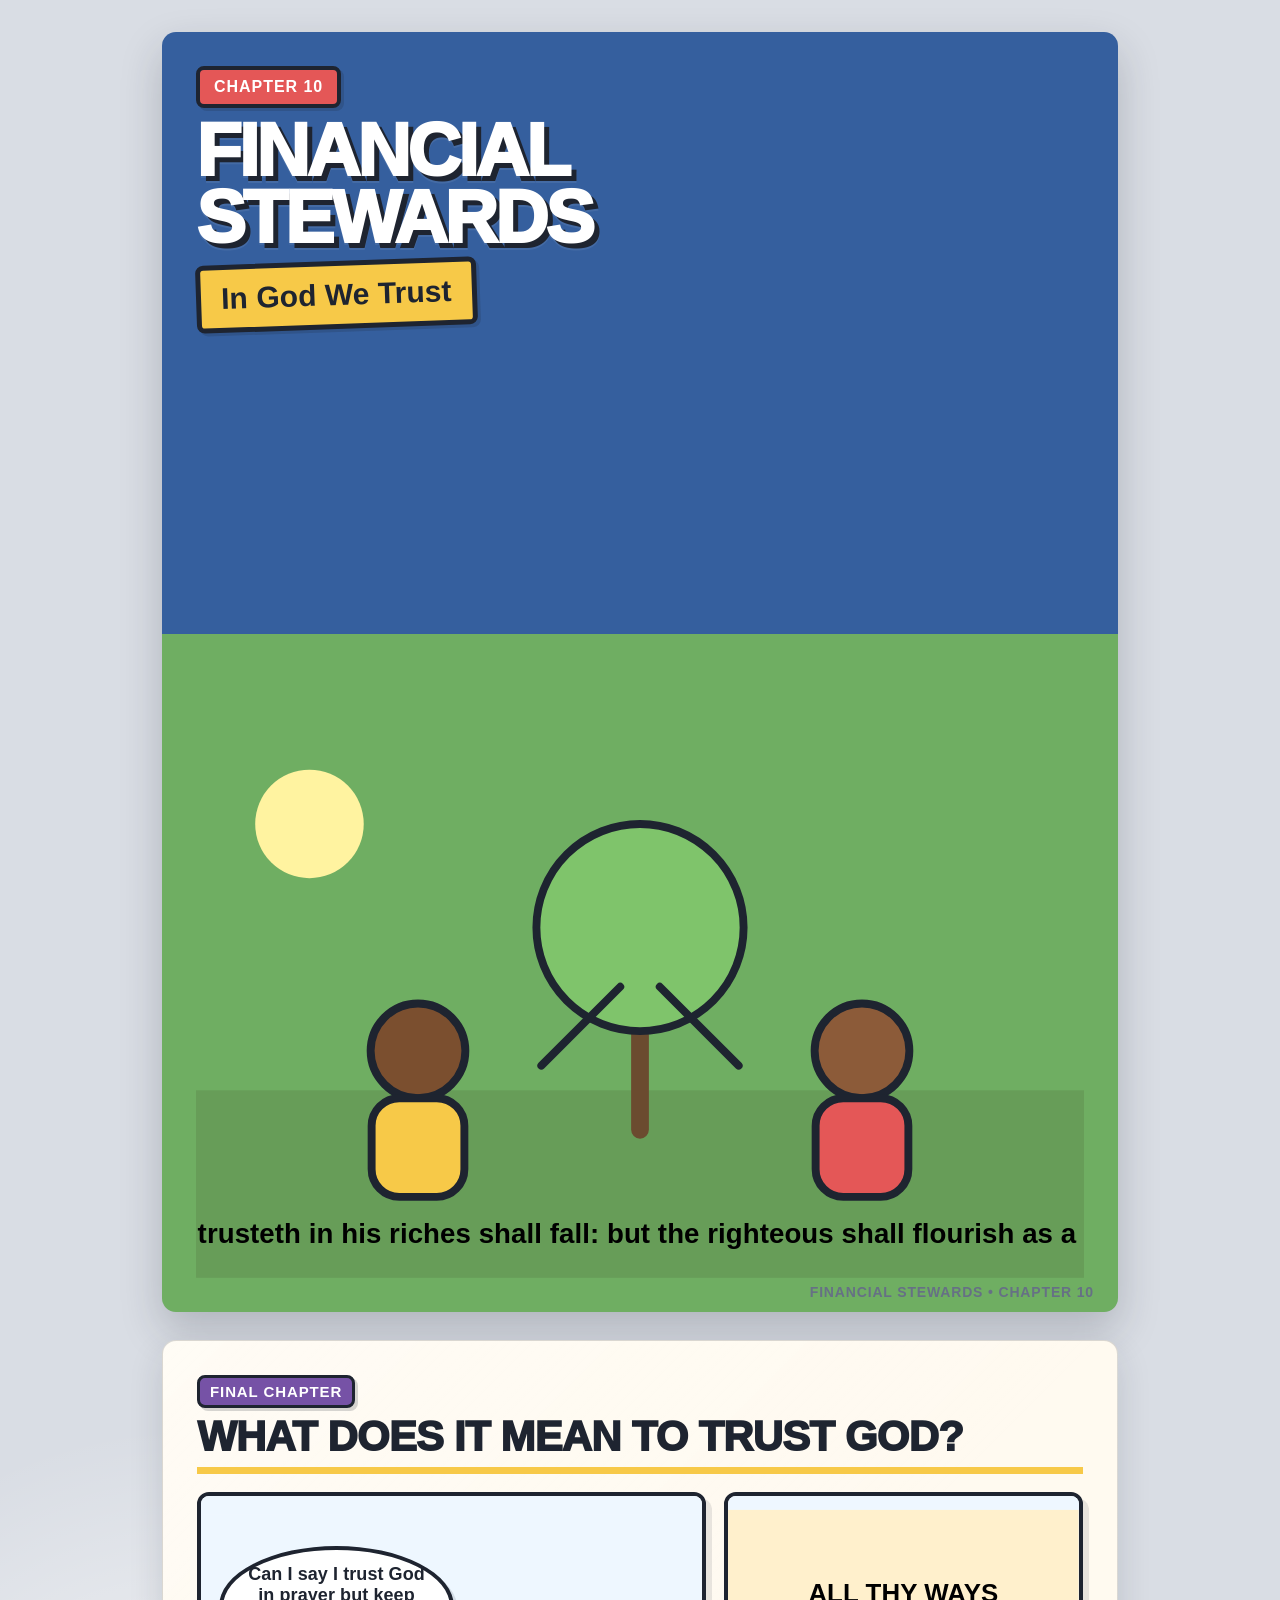
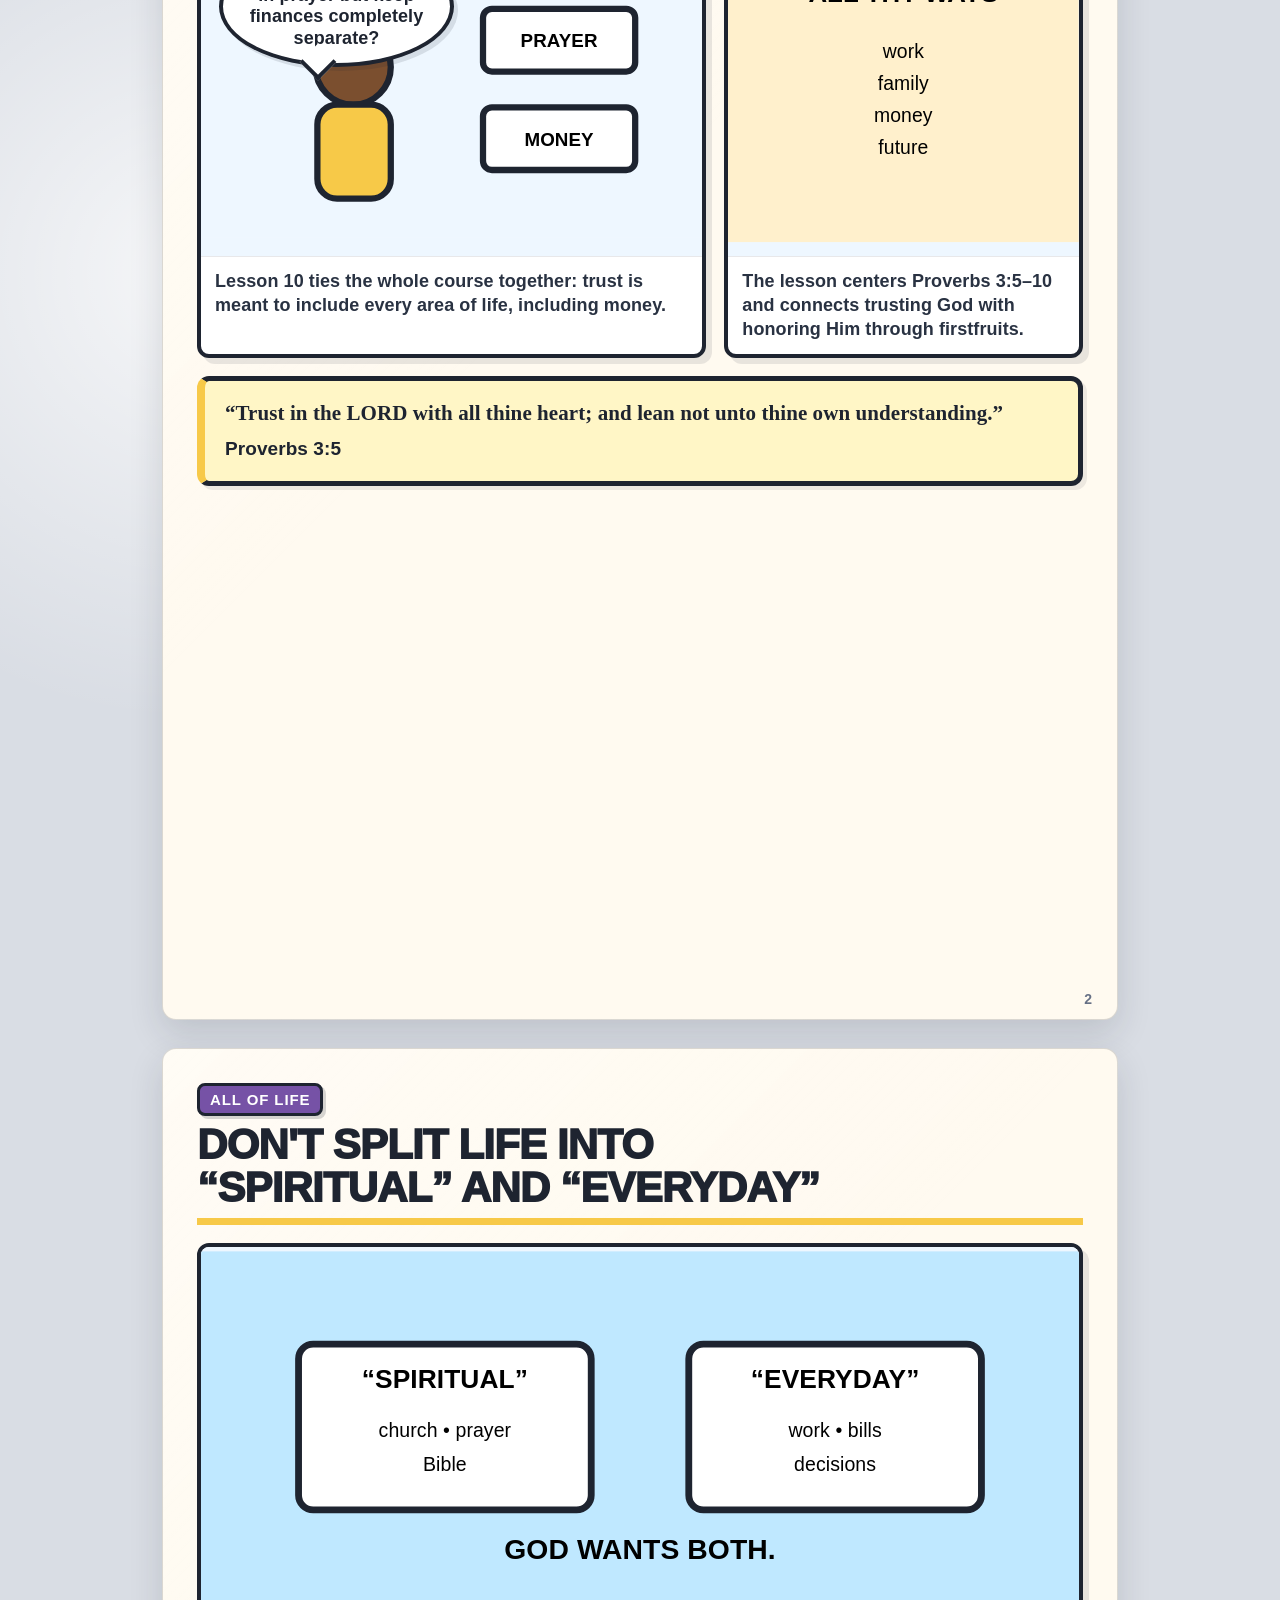
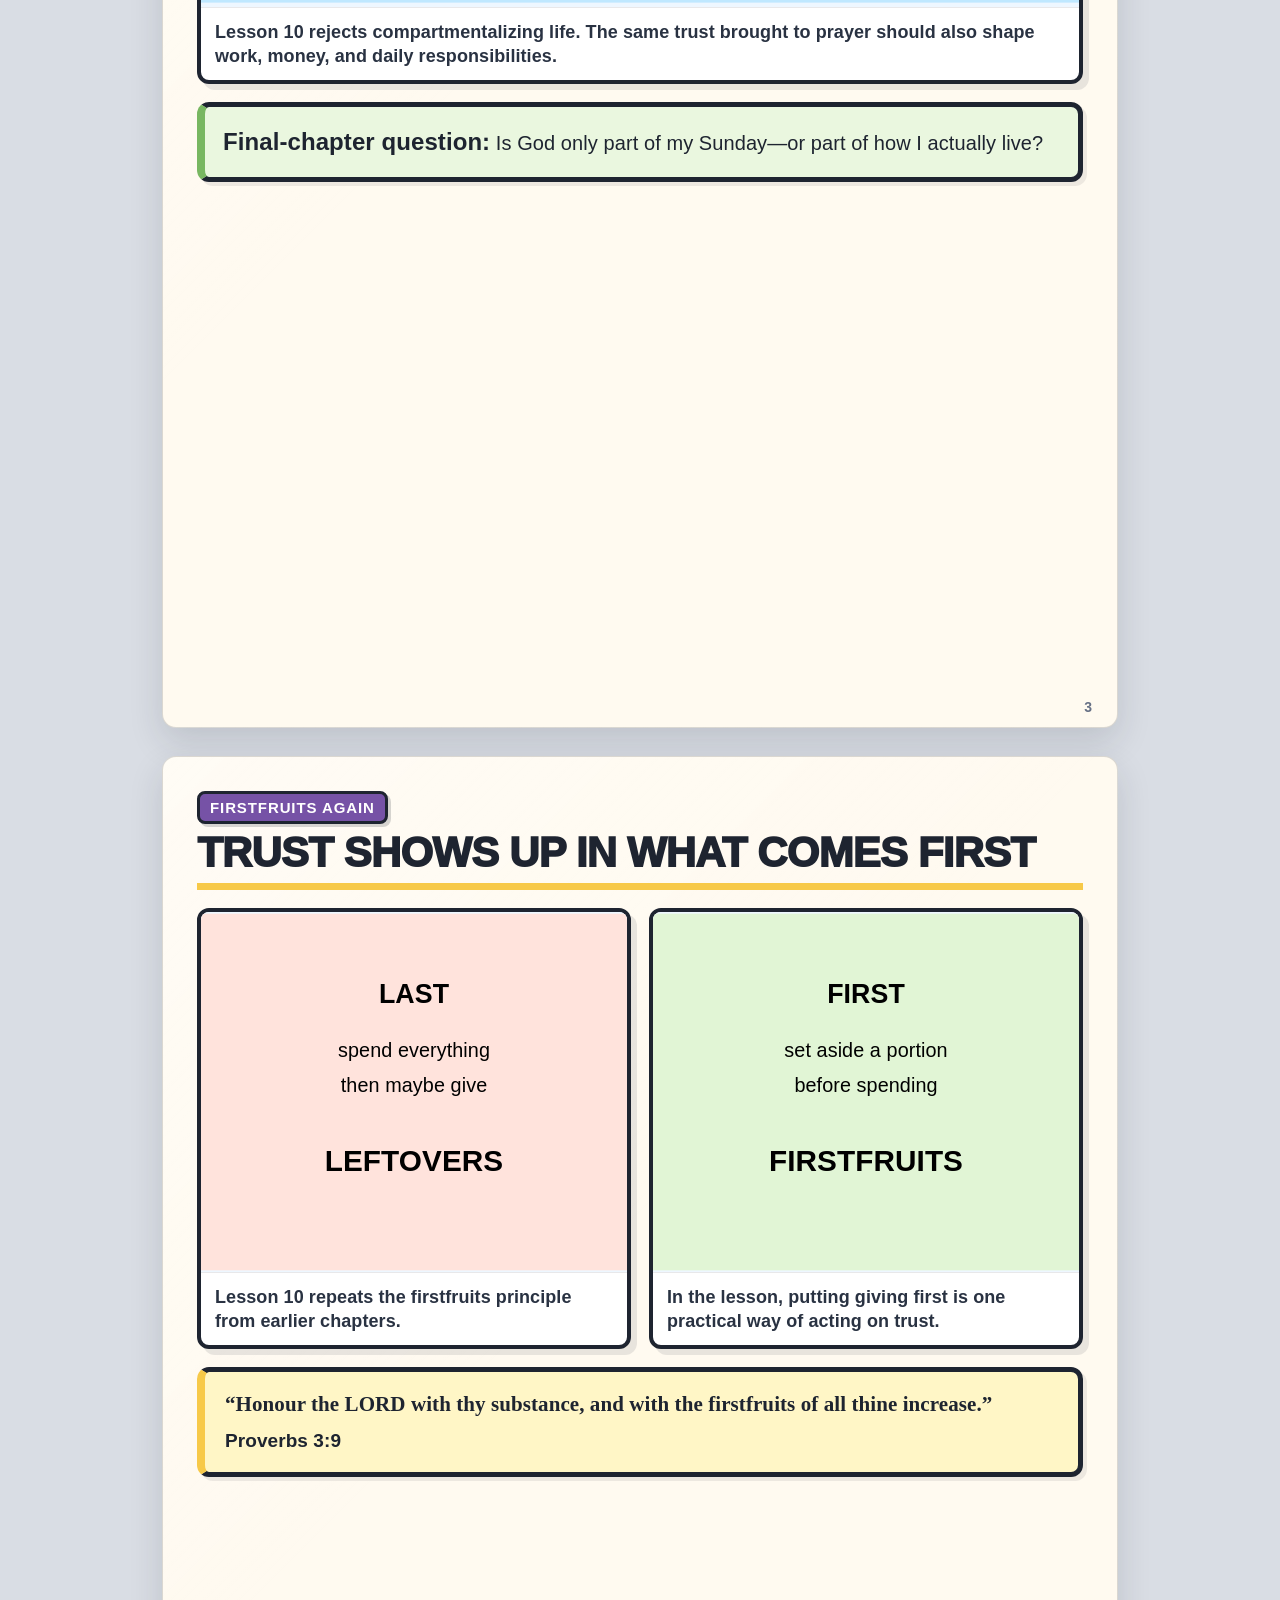
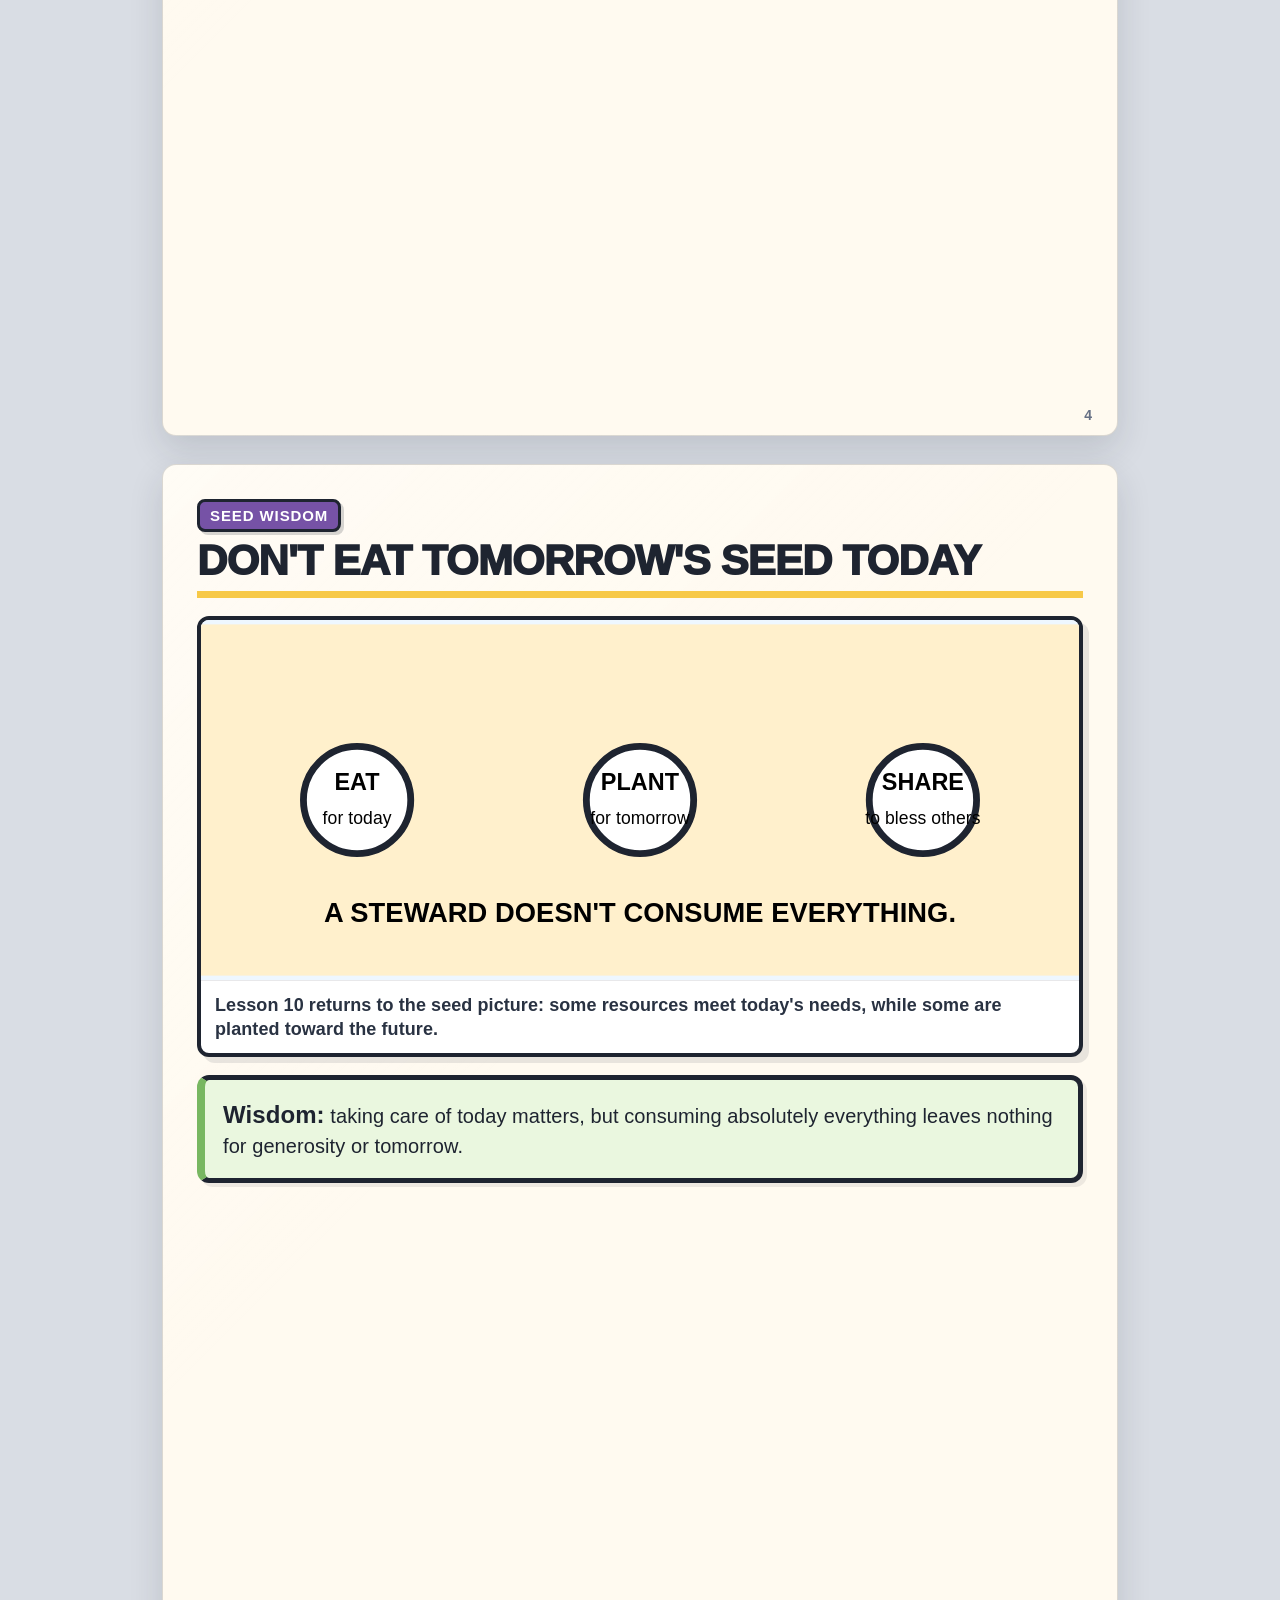
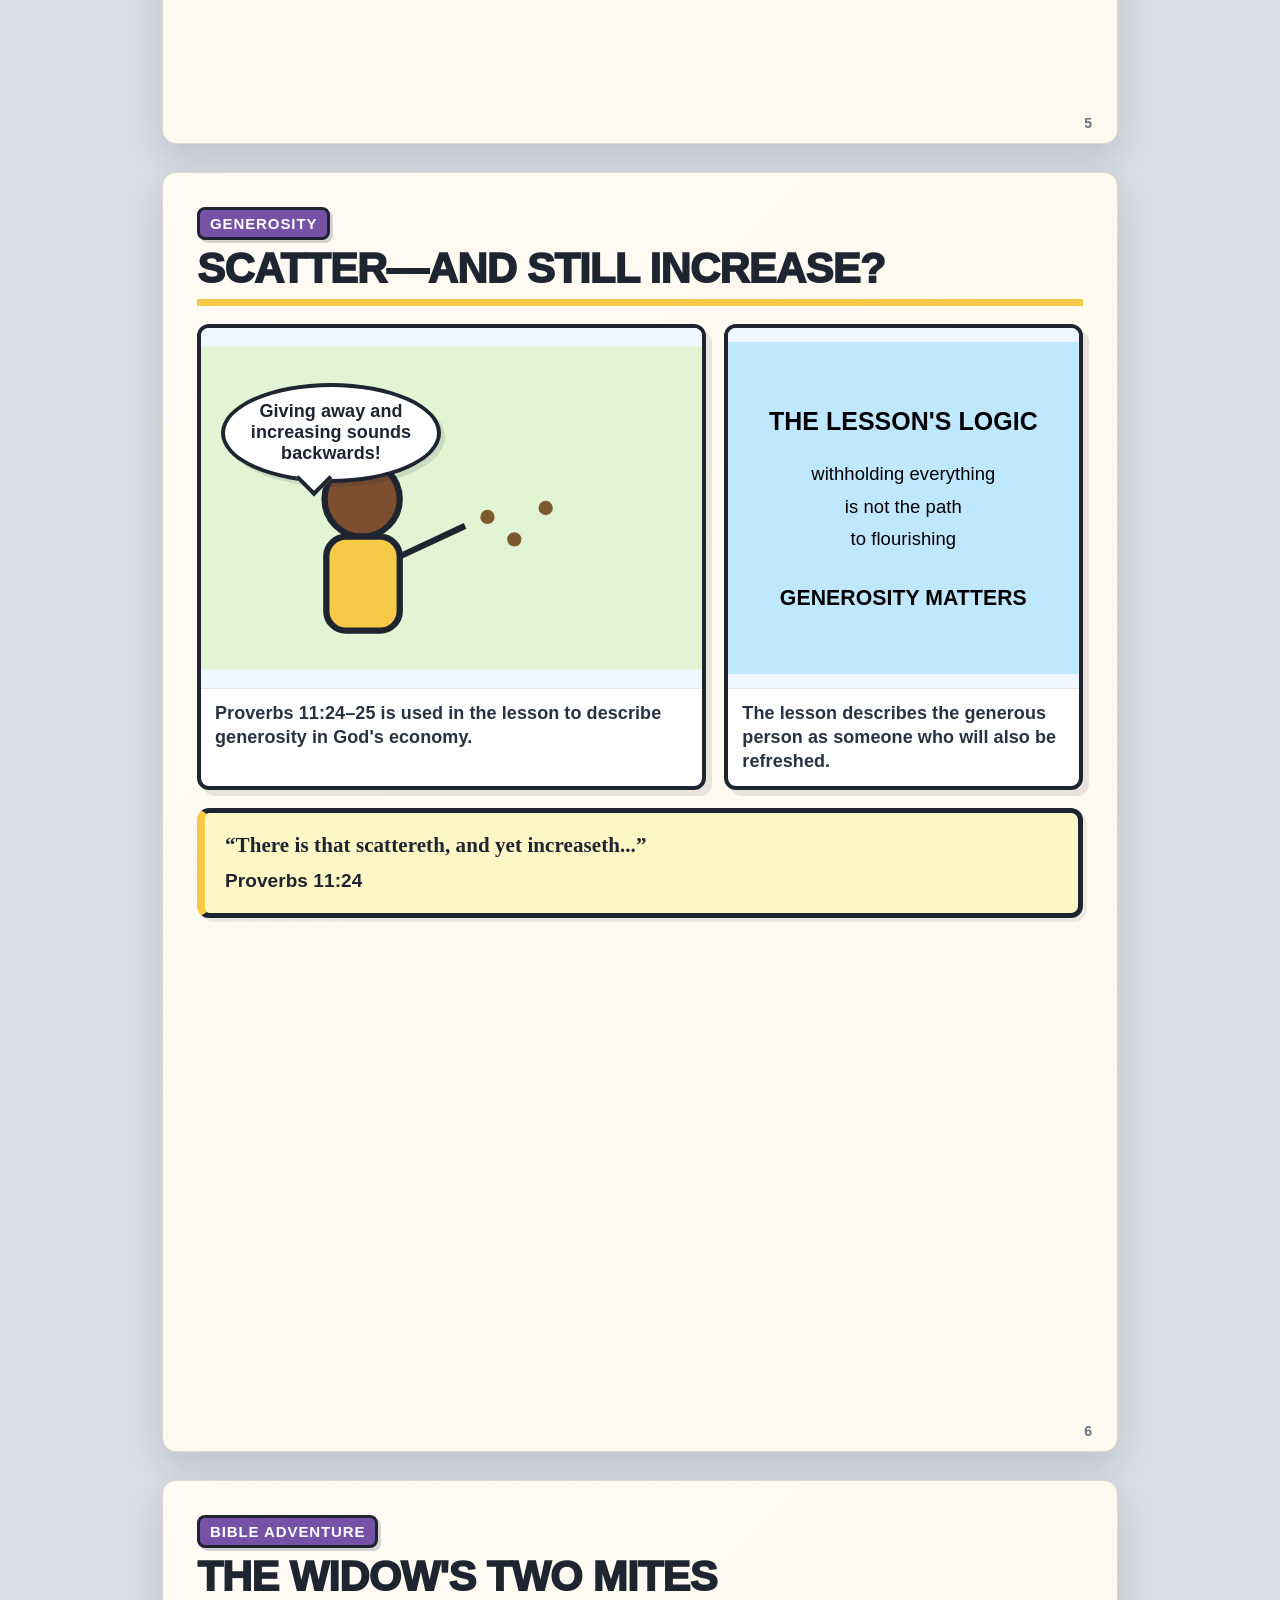
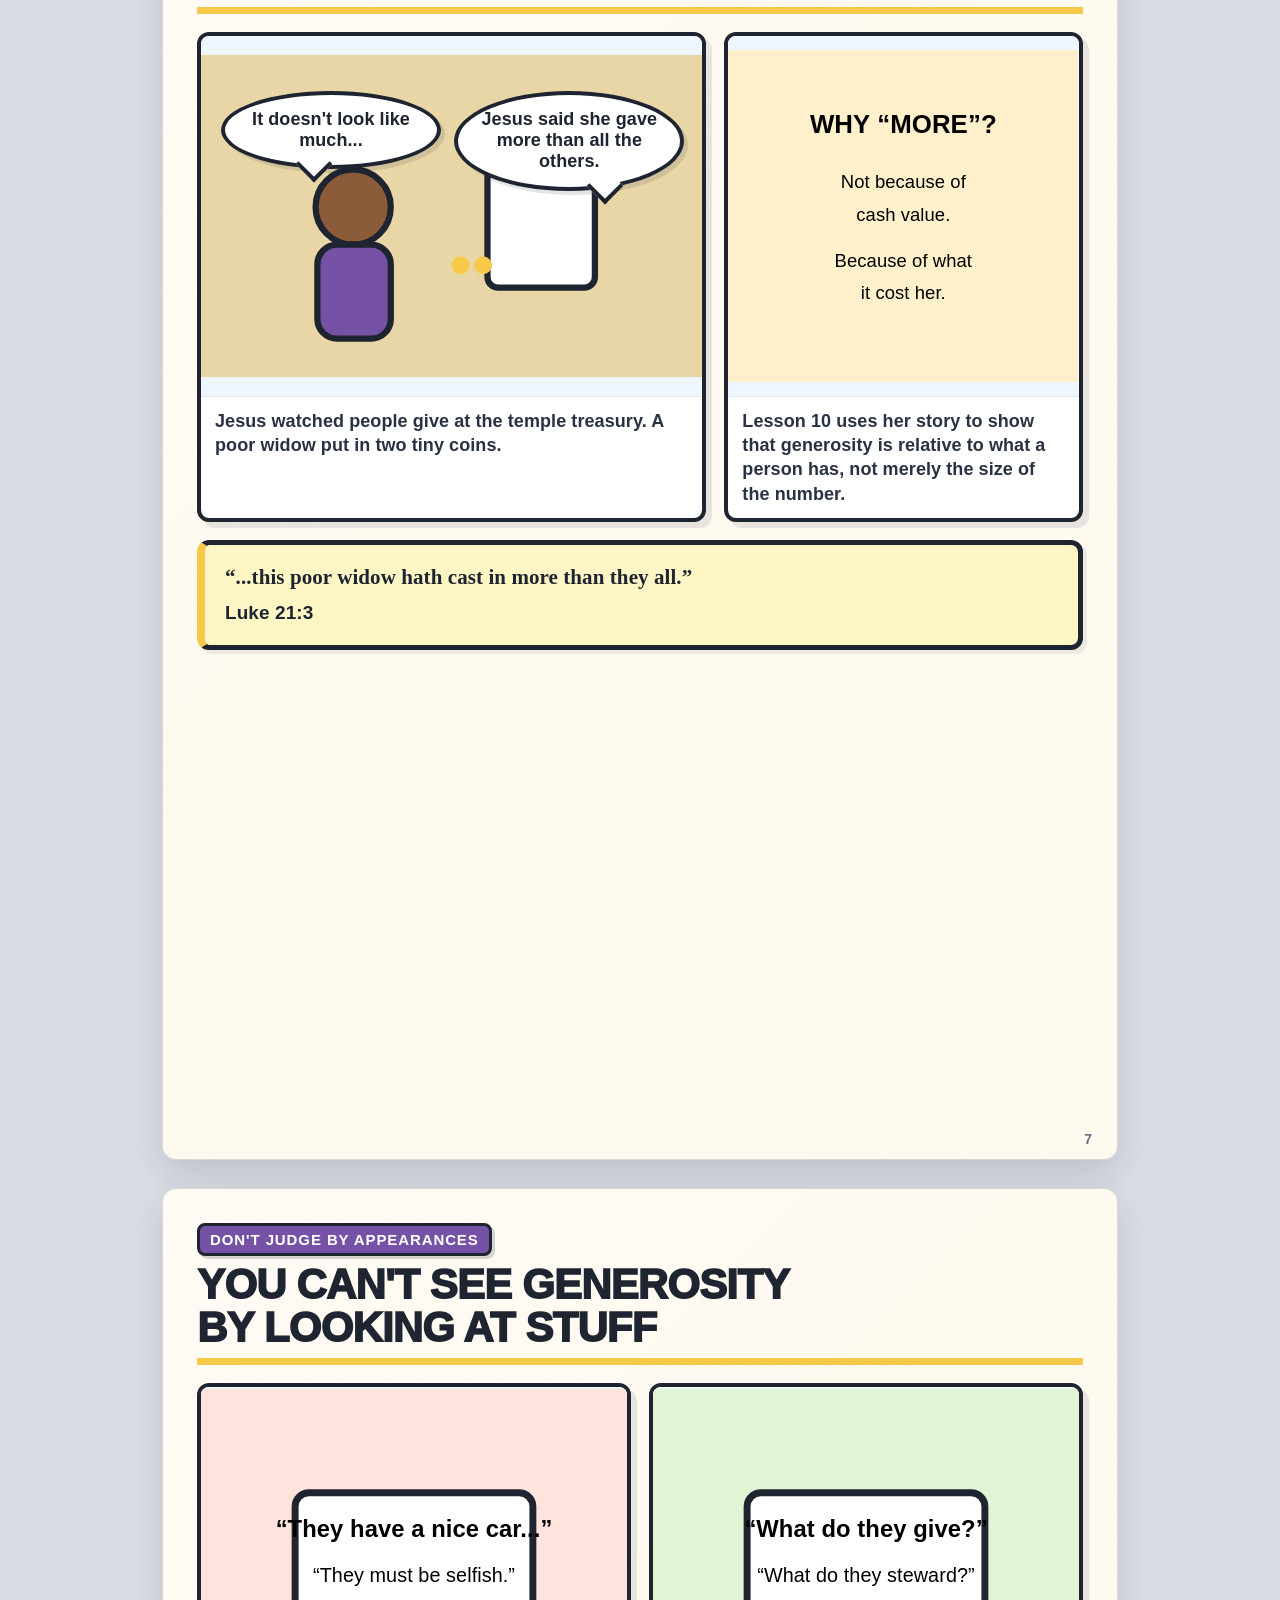
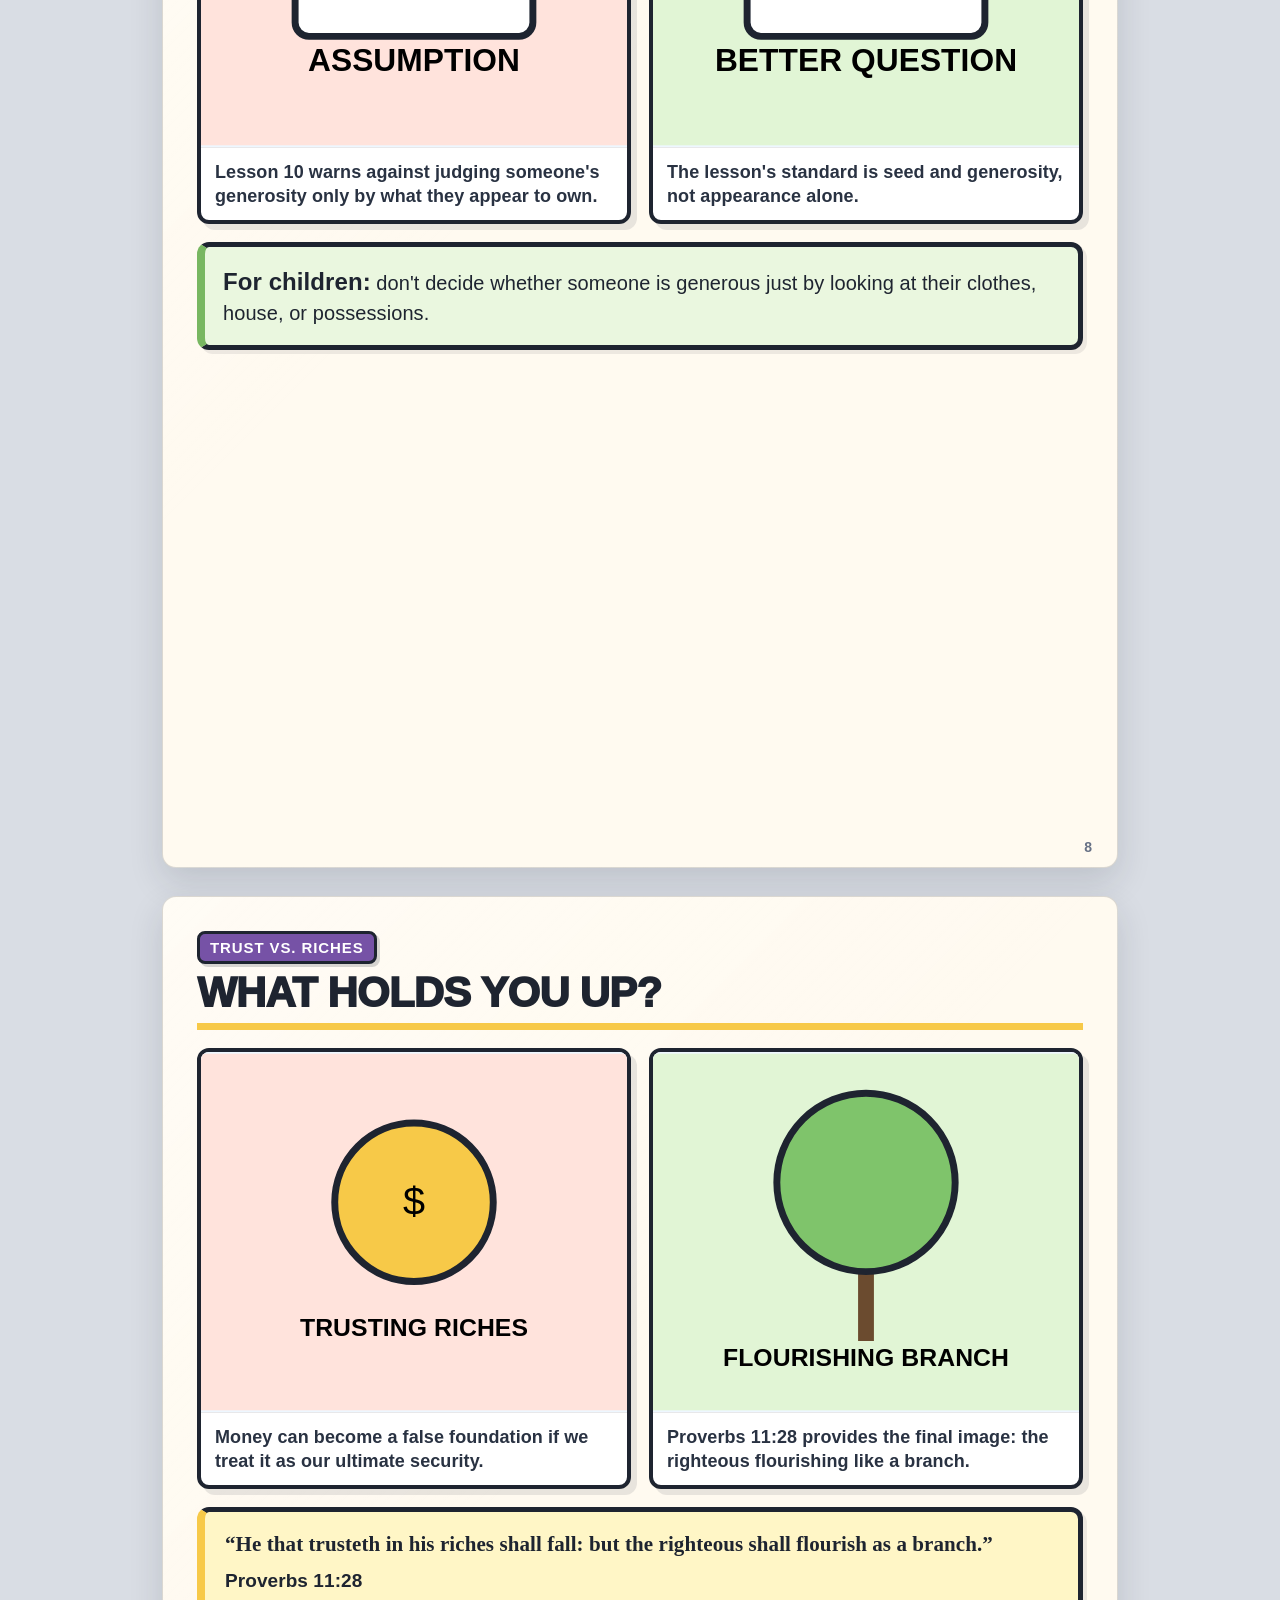
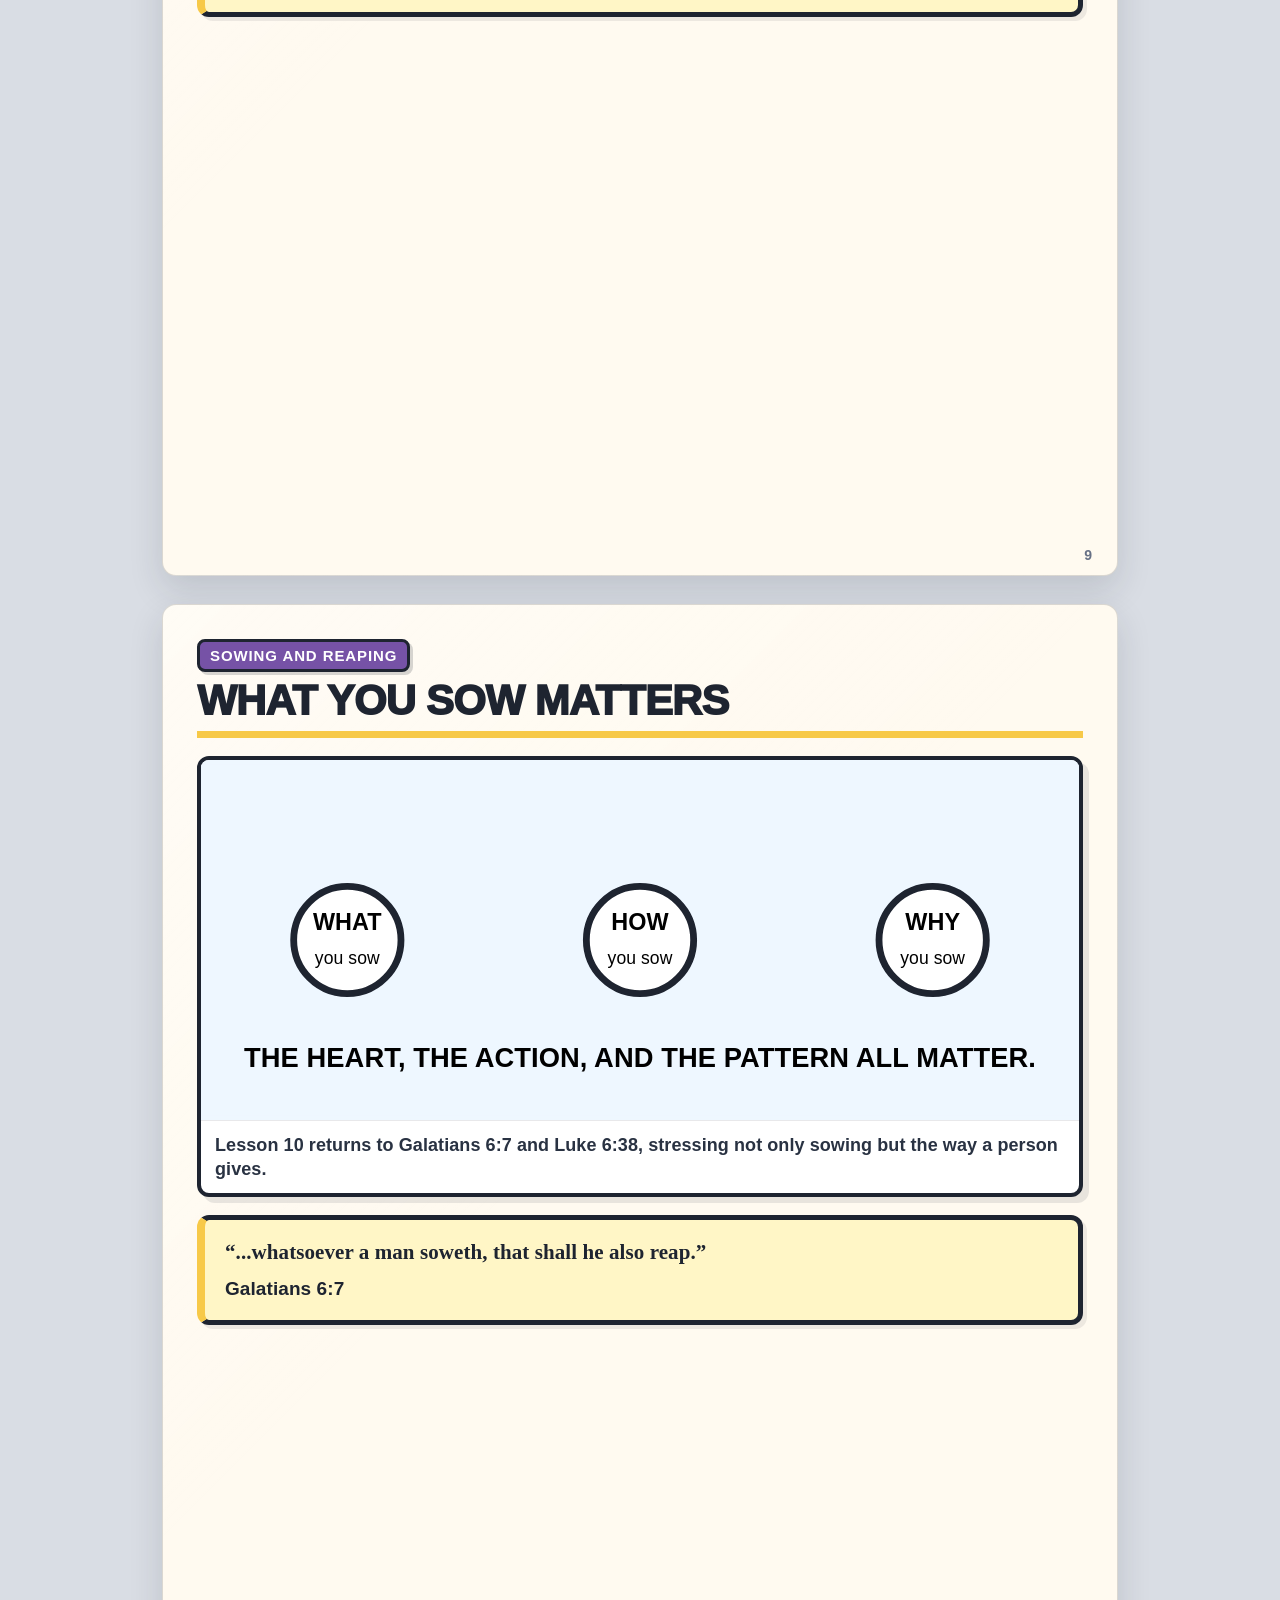
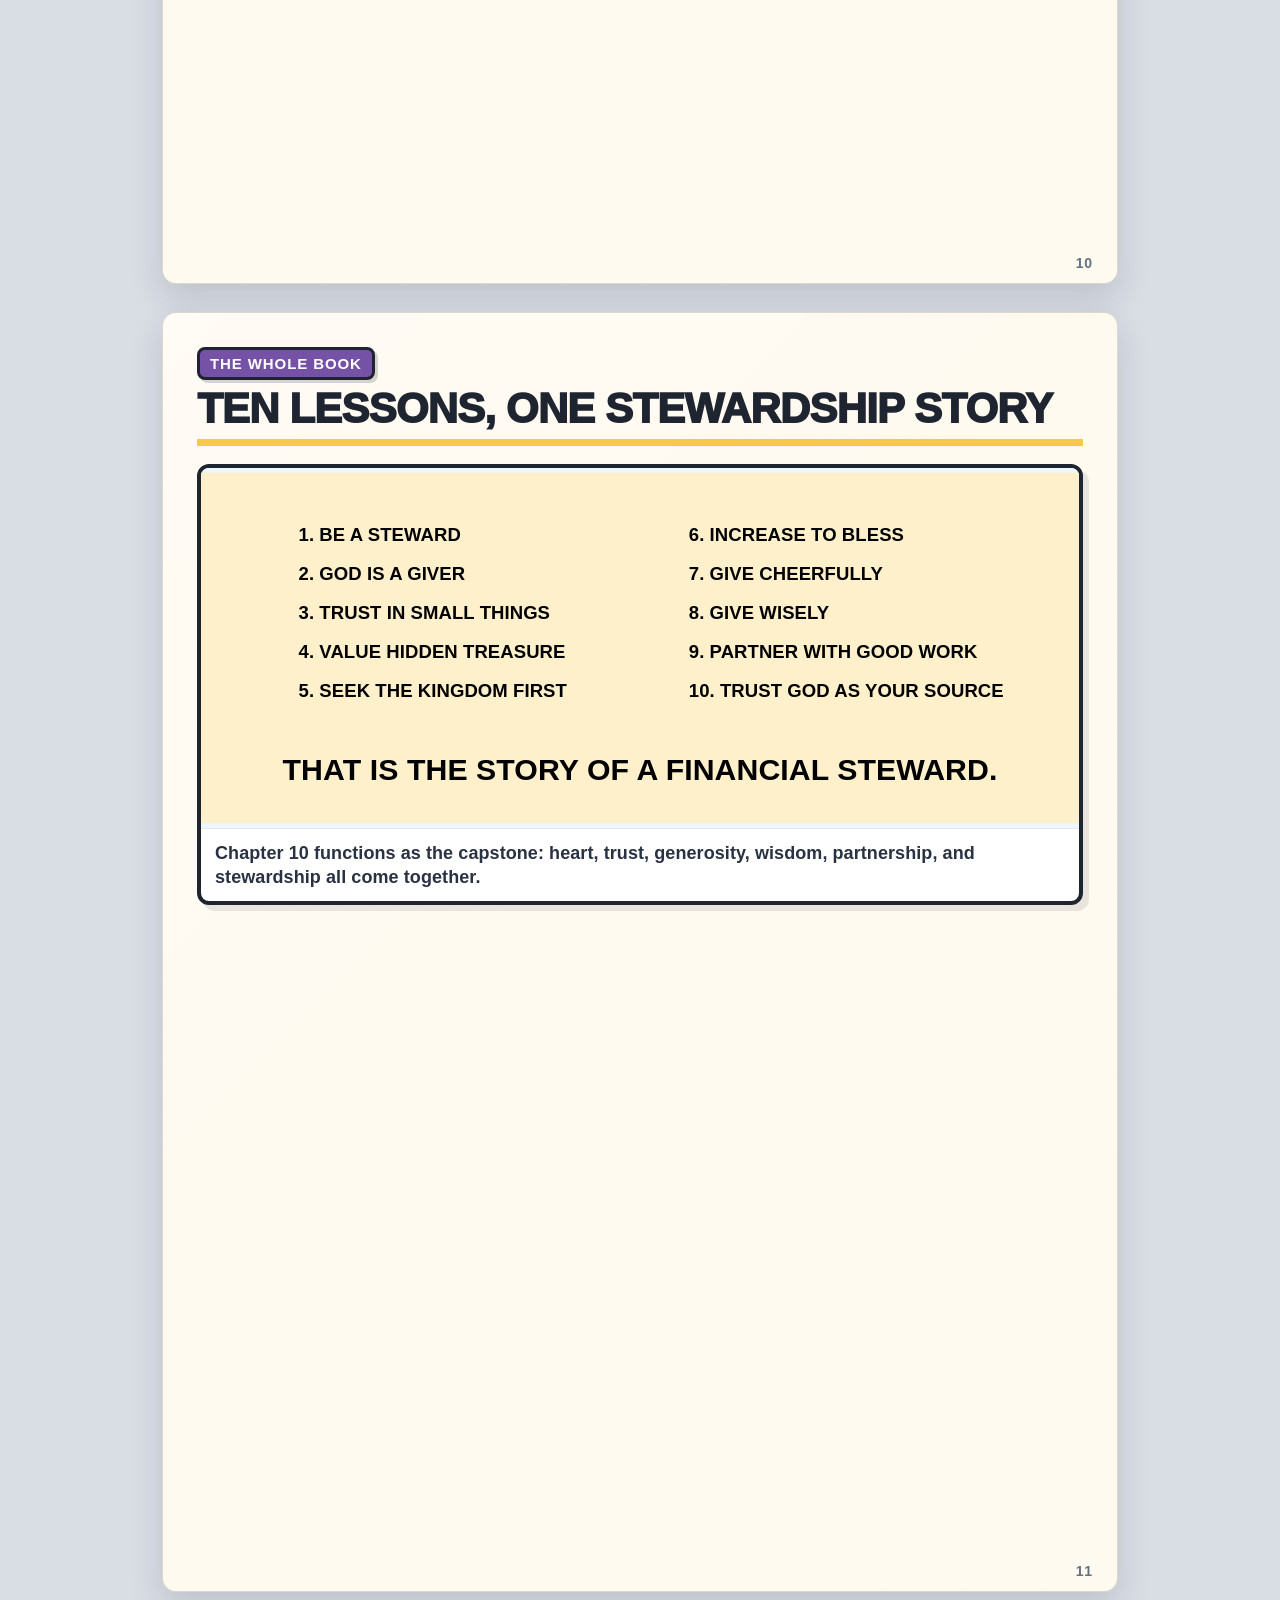
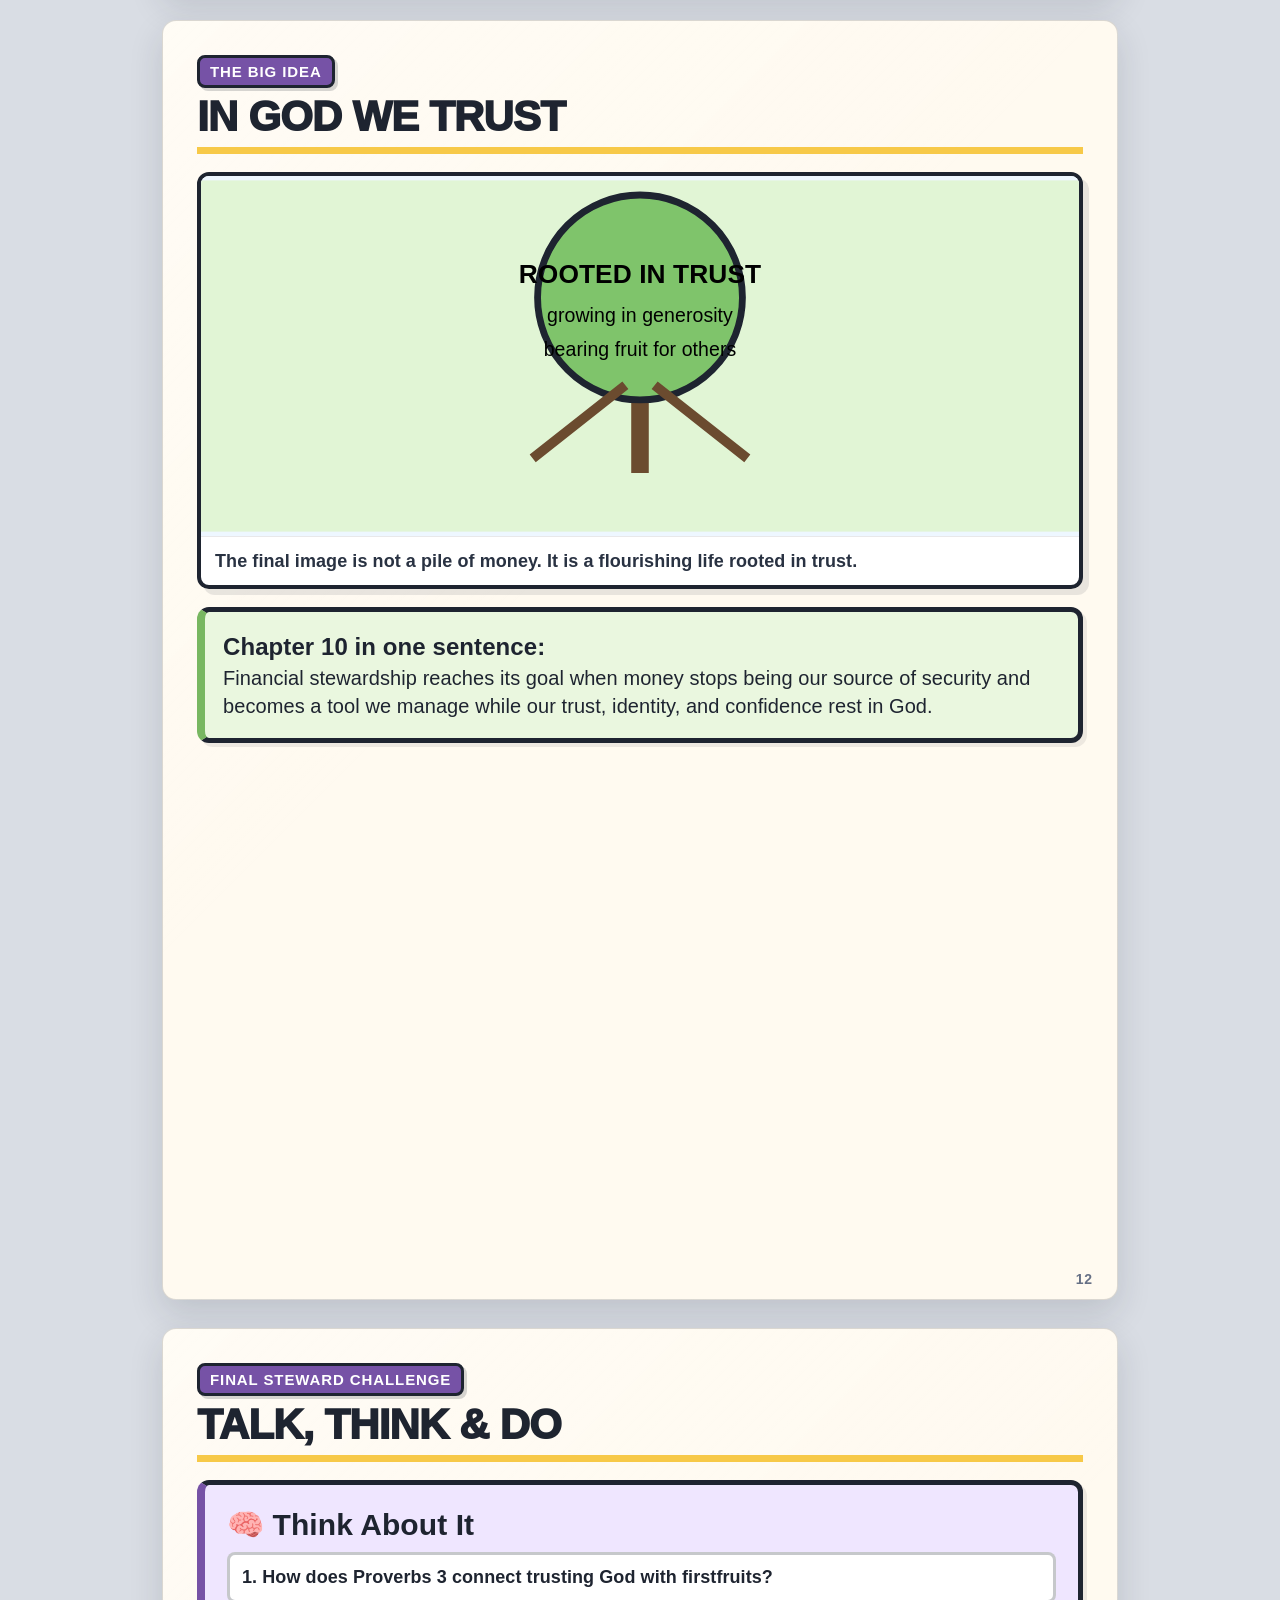
==== commit ea4eef60: "Commit after first refinement" ====
--- a/financial_stewards_chapter_10.html
+++ b/financial_stewards_chapter_10.html
@@ -4,6 +4,7 @@
 <meta charset="UTF-8"><meta name="viewport" content="width=device-width,initial-scale=1.0">
 <title>Financial Stewards — Chapter 10: In God We Trust</title>
 <style>
+@import url("financial-stewards-refinement.css");
 :root{--ink:#1e2430;--cream:#fffaf0;--gold:#f7c948;--sky:#bfe8ff;--green:#bfe3a5;--blue:#3066be;--red:#e45757;--purple:#7652a6}
 *{box-sizing:border-box}body{margin:0;background:#d9dde4;color:var(--ink);font-family:"Trebuchet MS",Arial,sans-serif}
 .book{max-width:980px;margin:auto;padding:24px}.page{min-height:1280px;background:var(--cream);margin:0 auto 28px;padding:34px;position:relative;box-shadow:0 8px 30px #0003;overflow:hidden;page-break-after:always}
@@ -112,4 +113,4 @@
 <div class="lesson center"><b>THE END — AND THE BEGINNING</b><br><br>The lessons are finished. Stewardship is something we keep practicing.</div>
 <div class="footer">14 • FINANCIAL STEWARDS</div></section>
 
-</div></body></html>+</div></body></html>
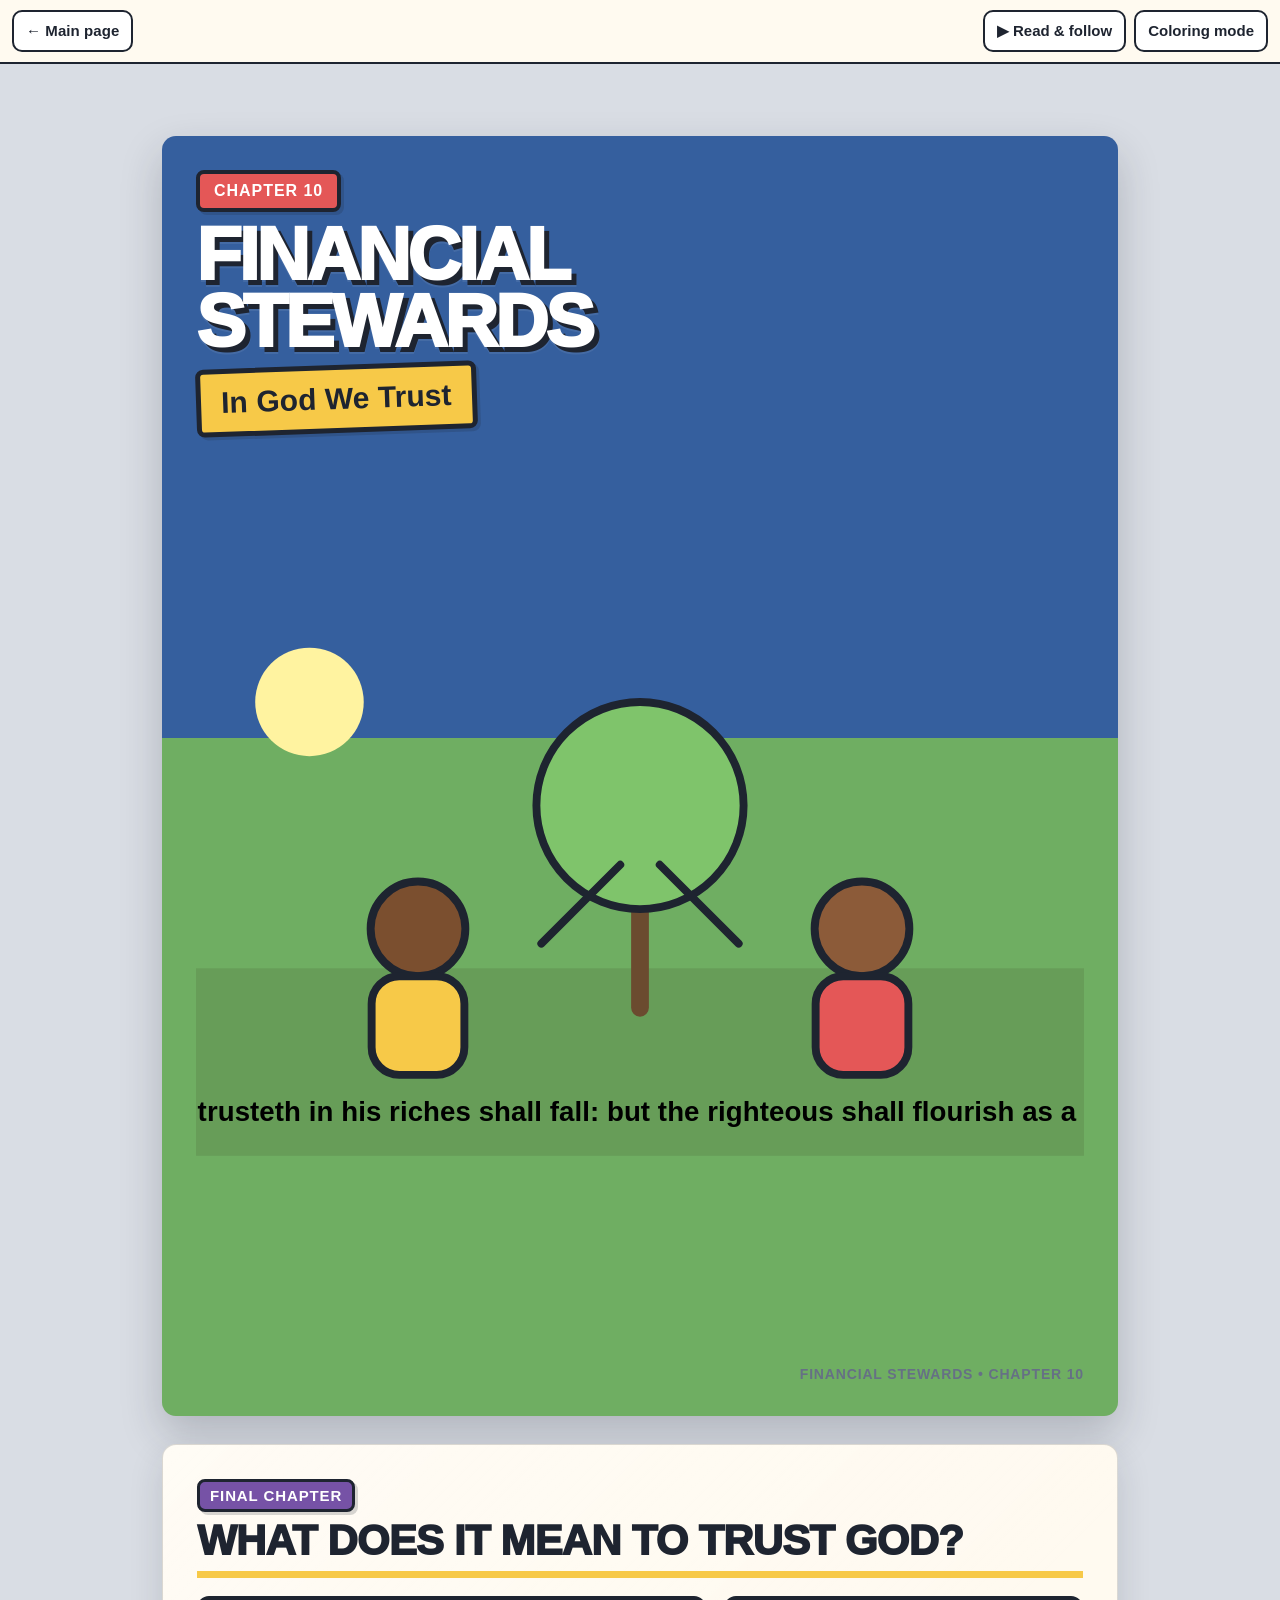
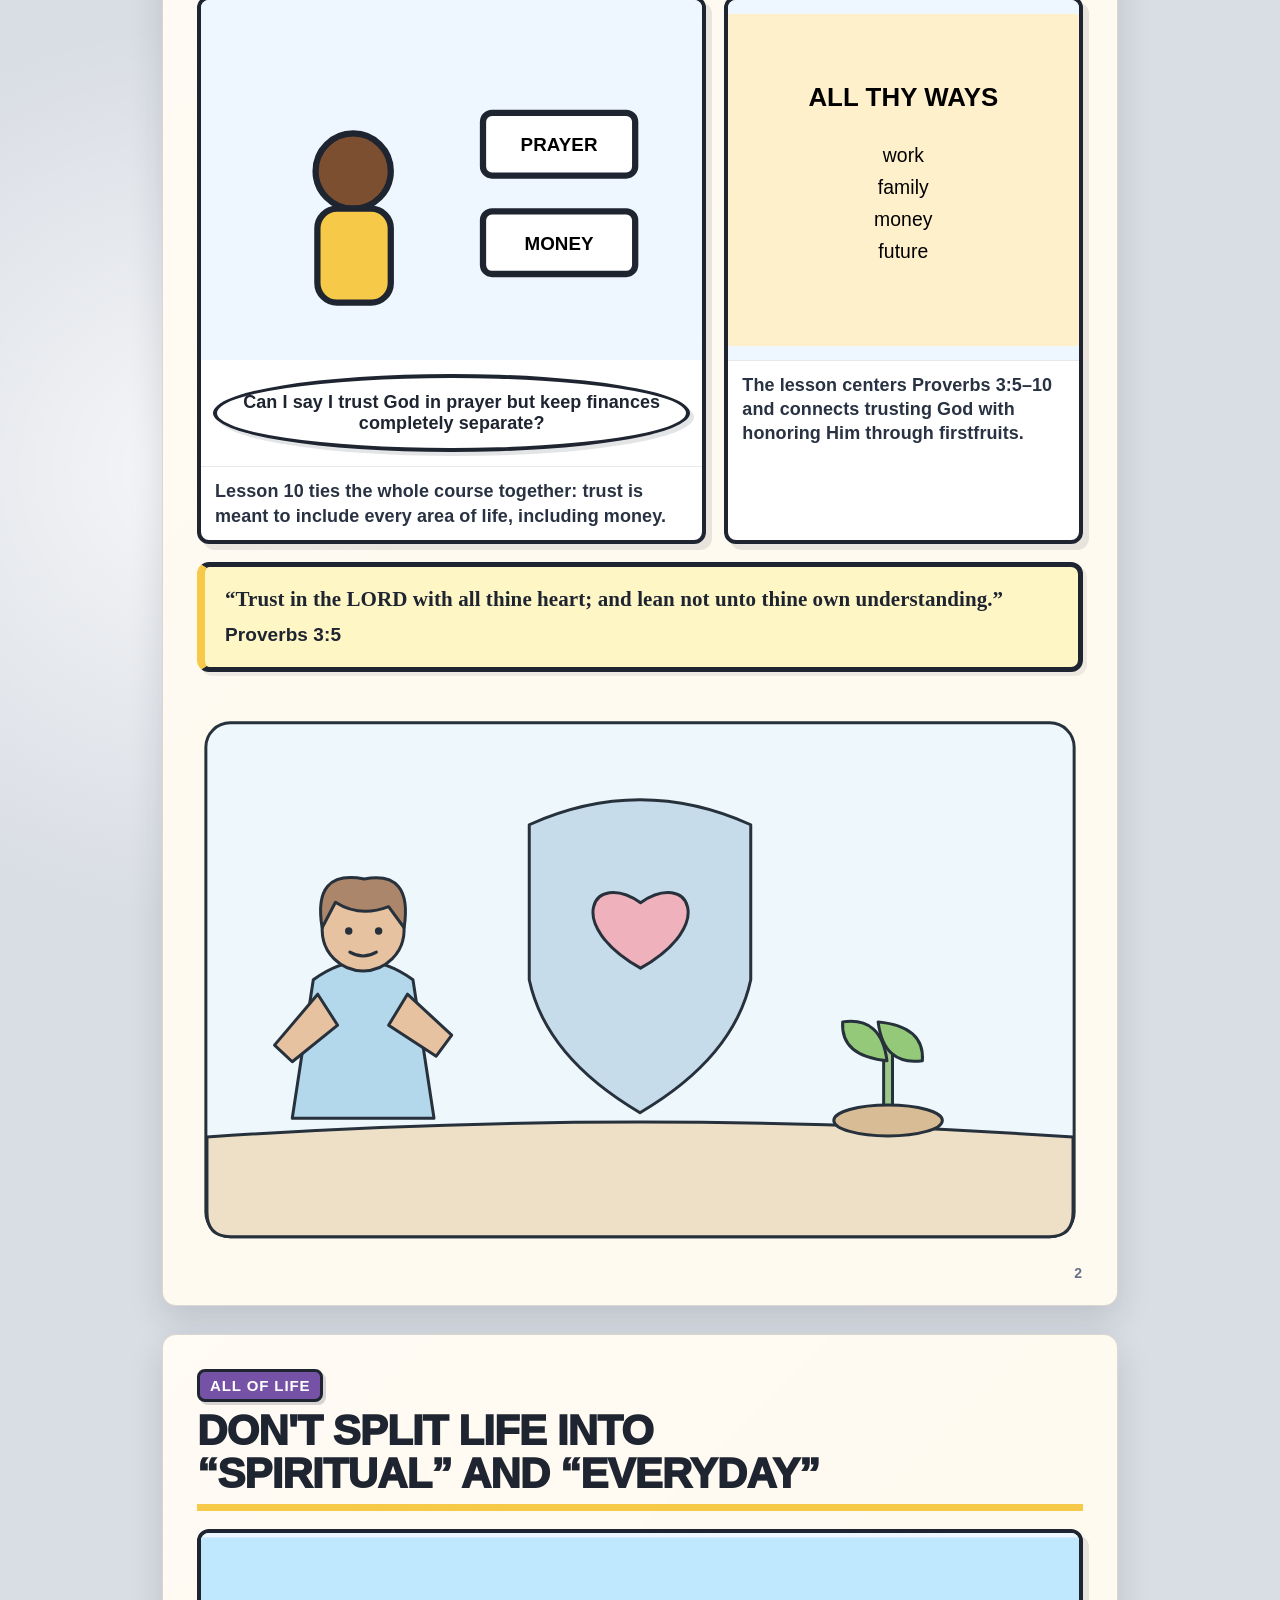
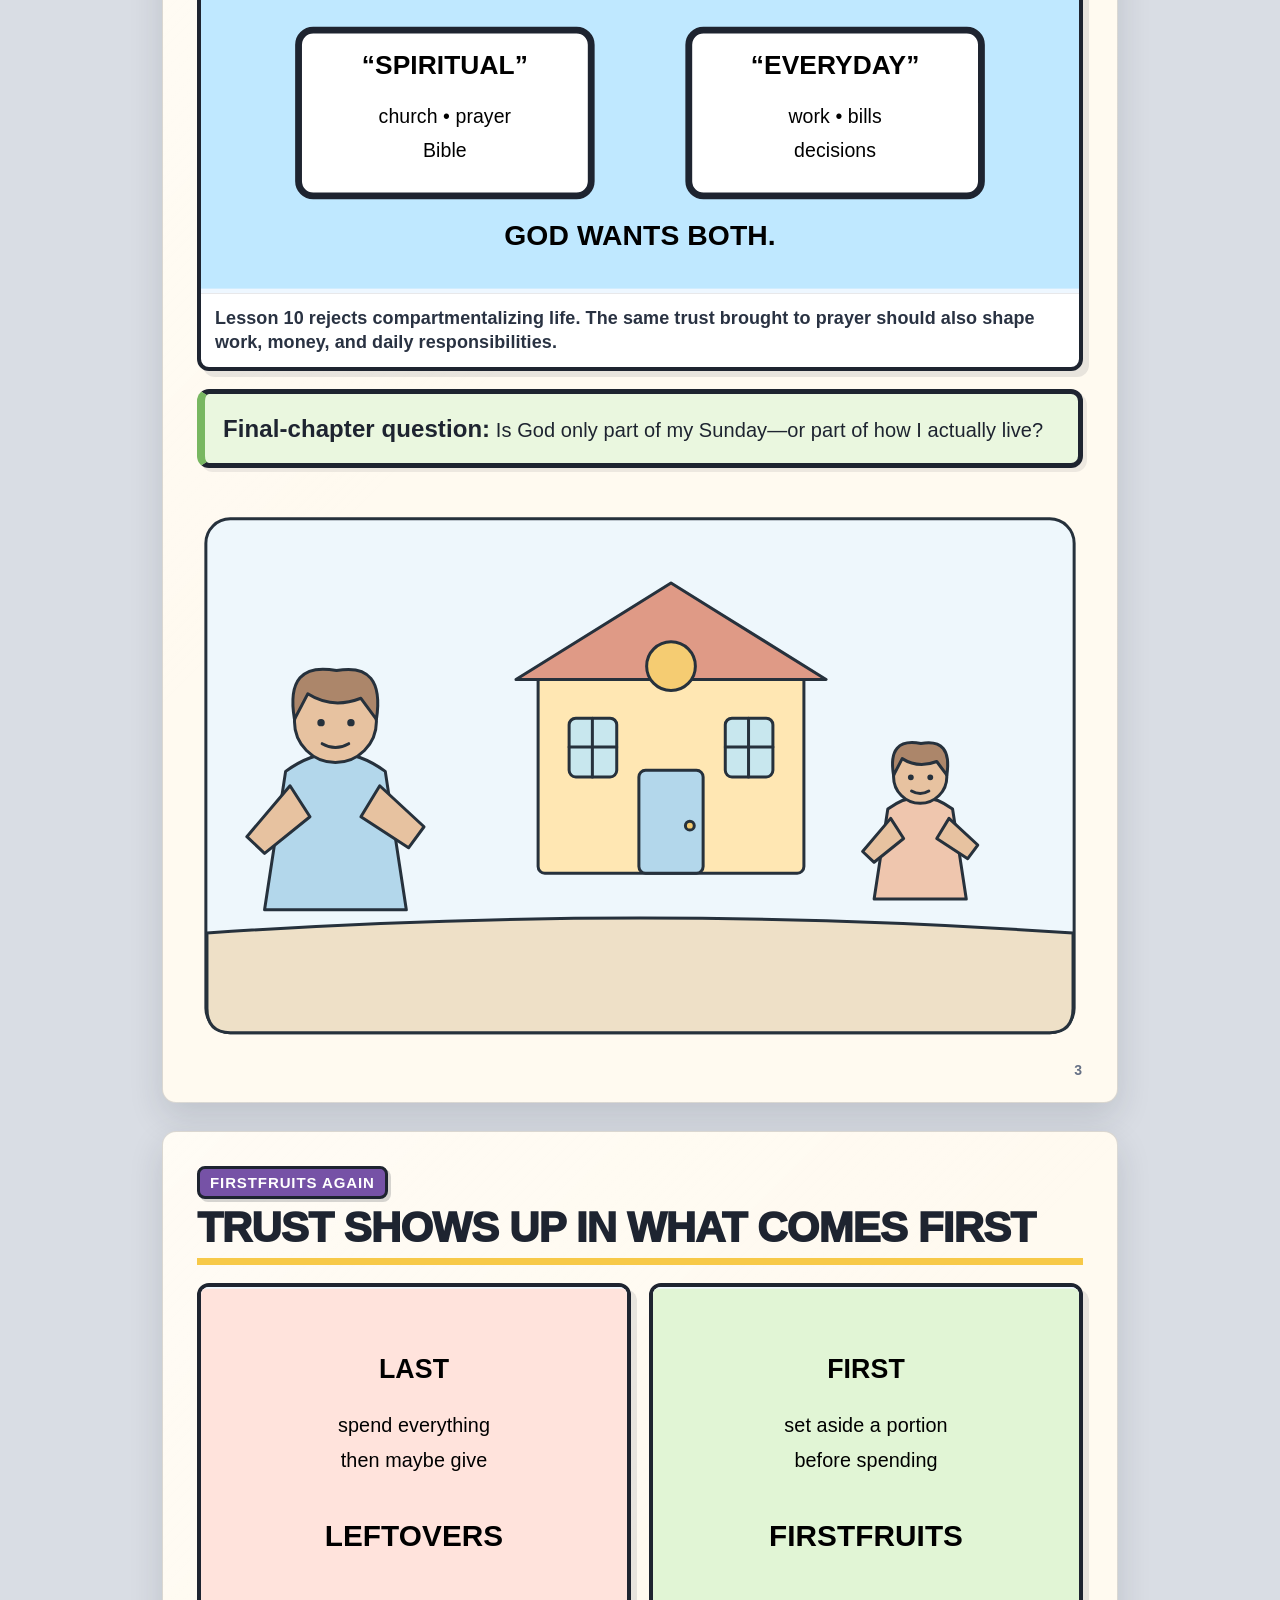
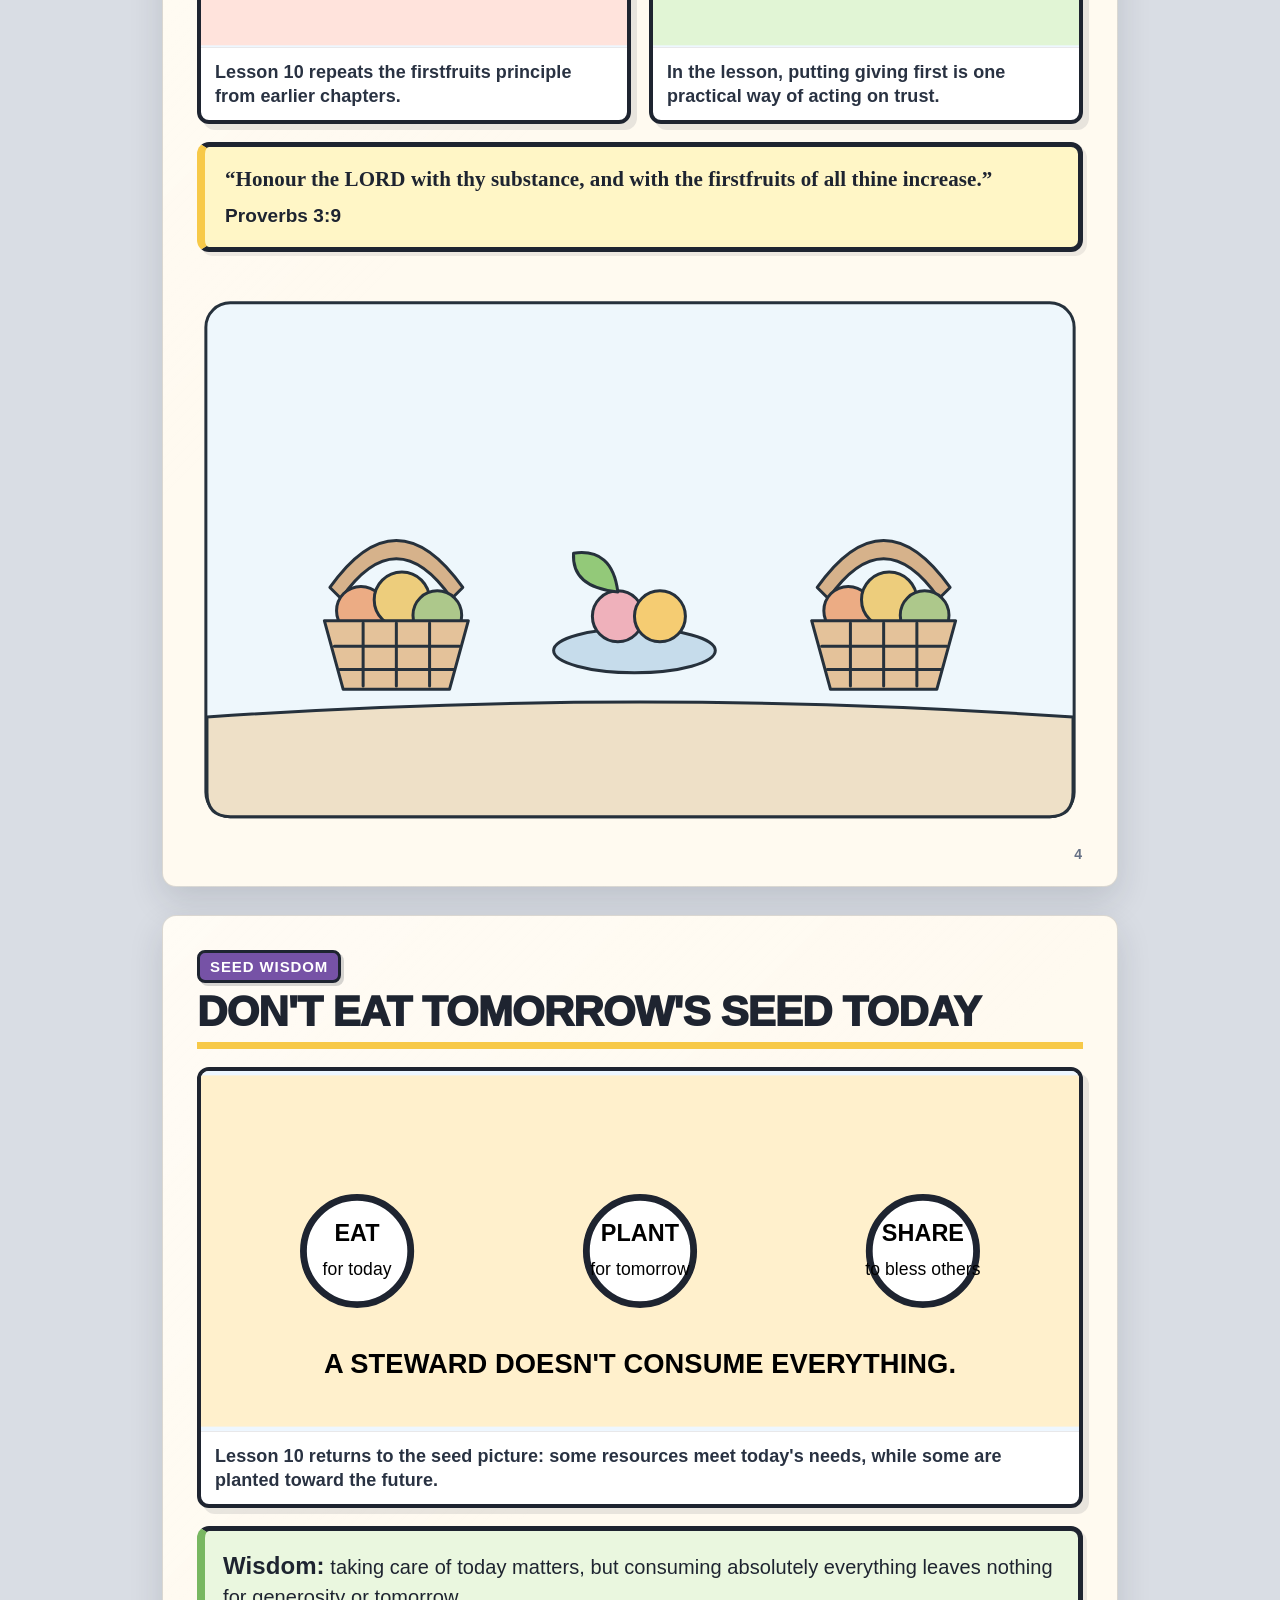
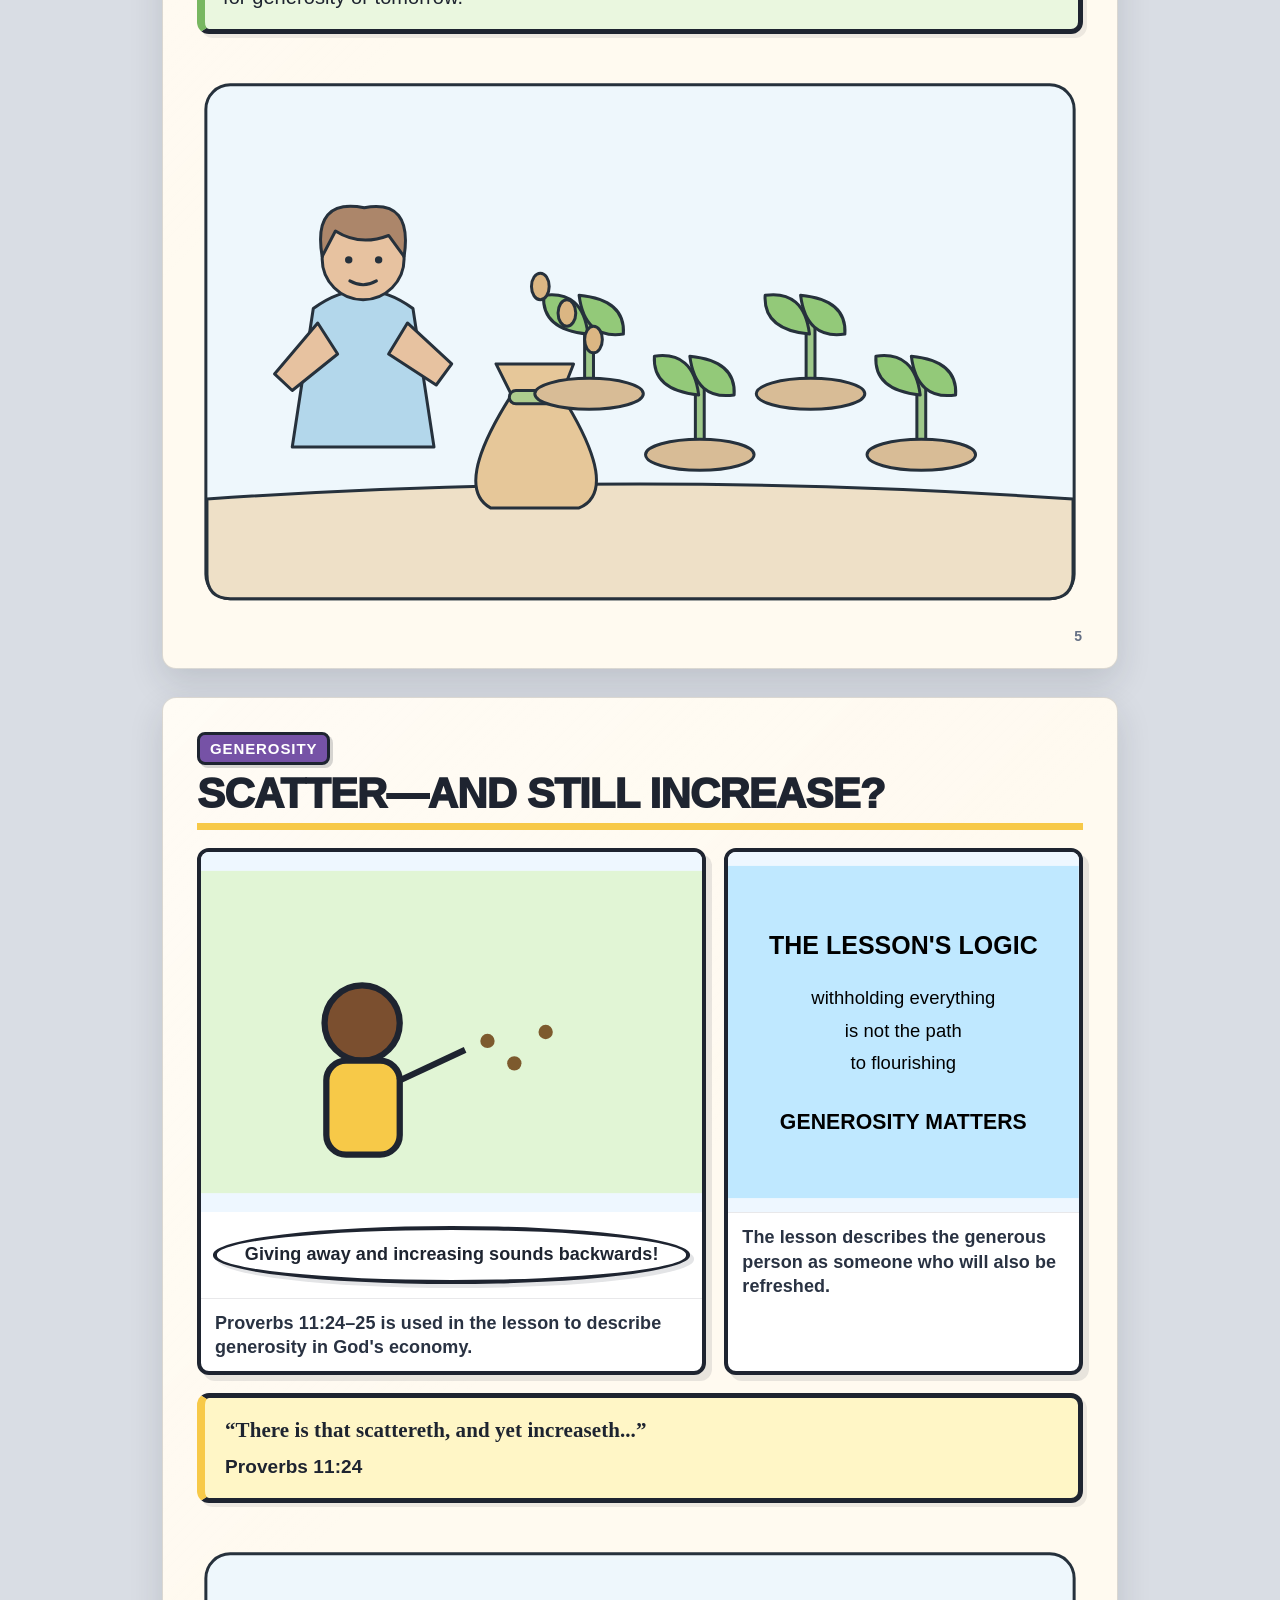
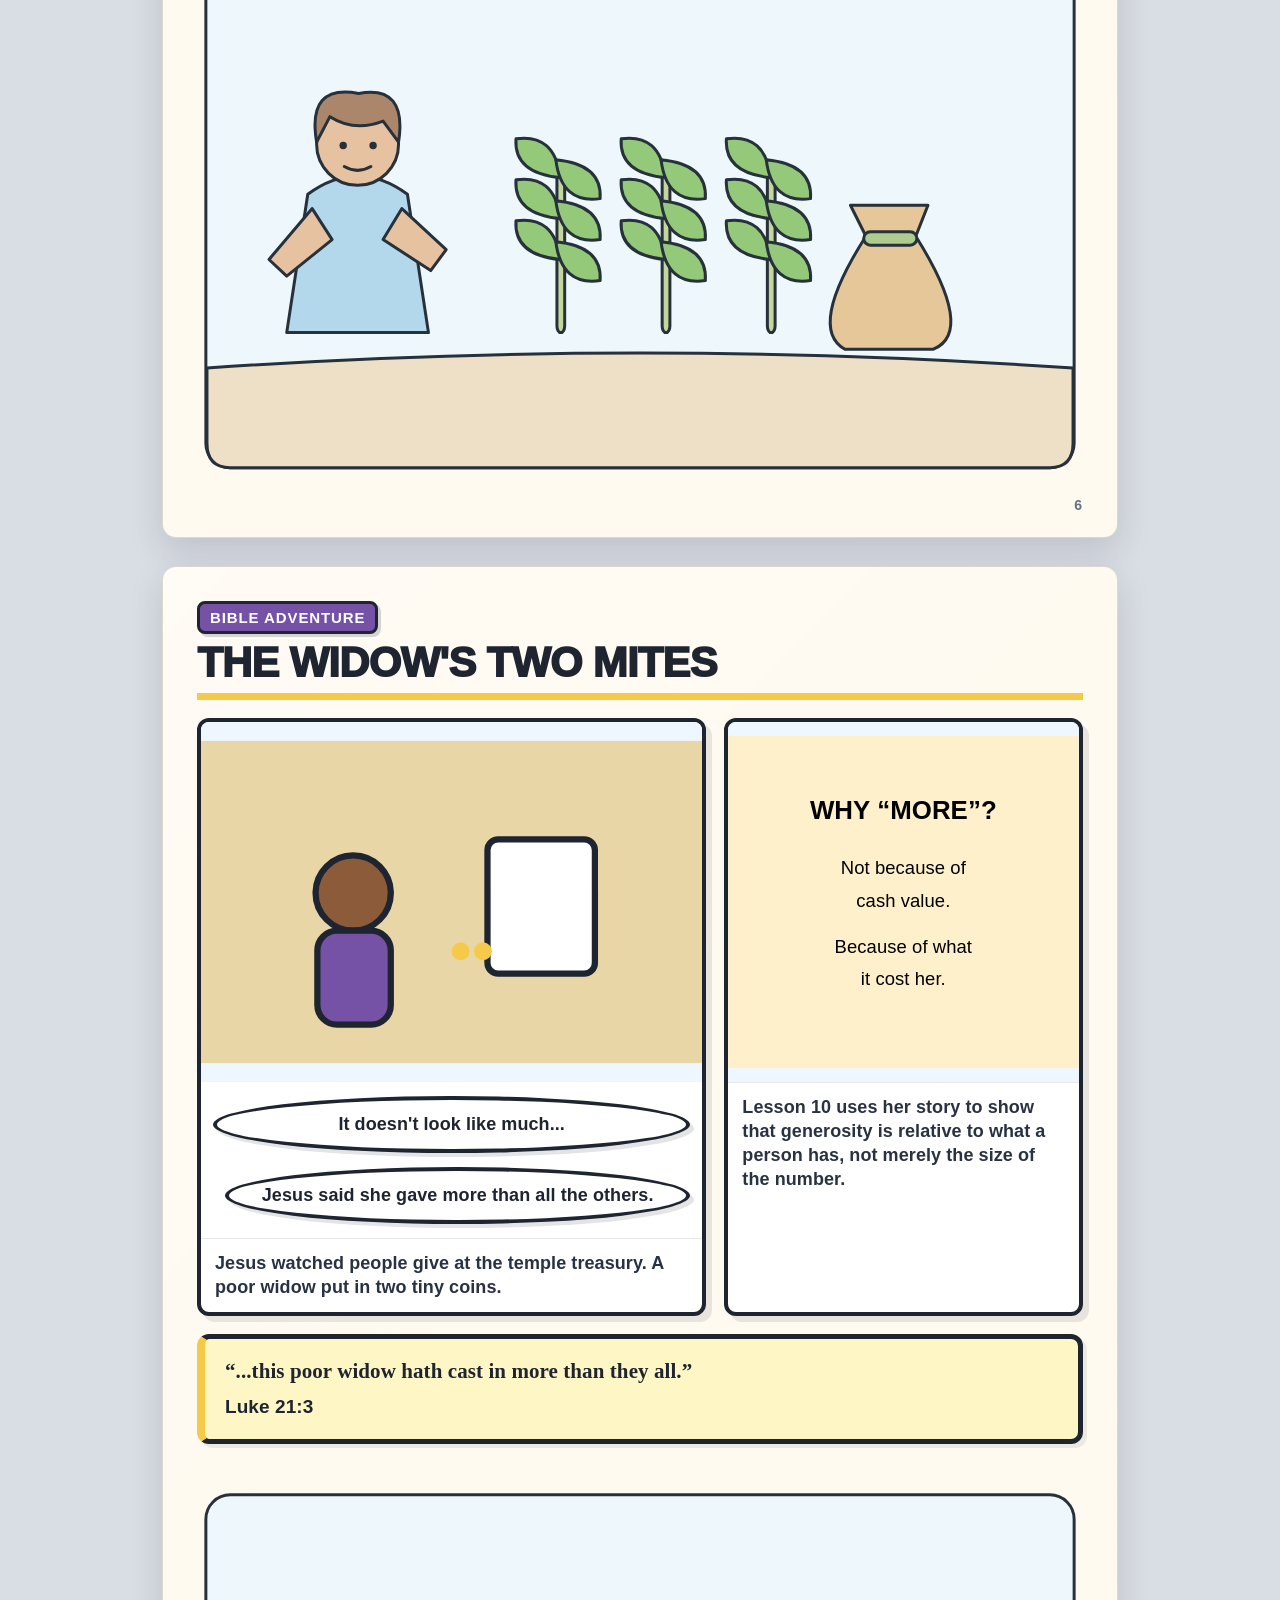
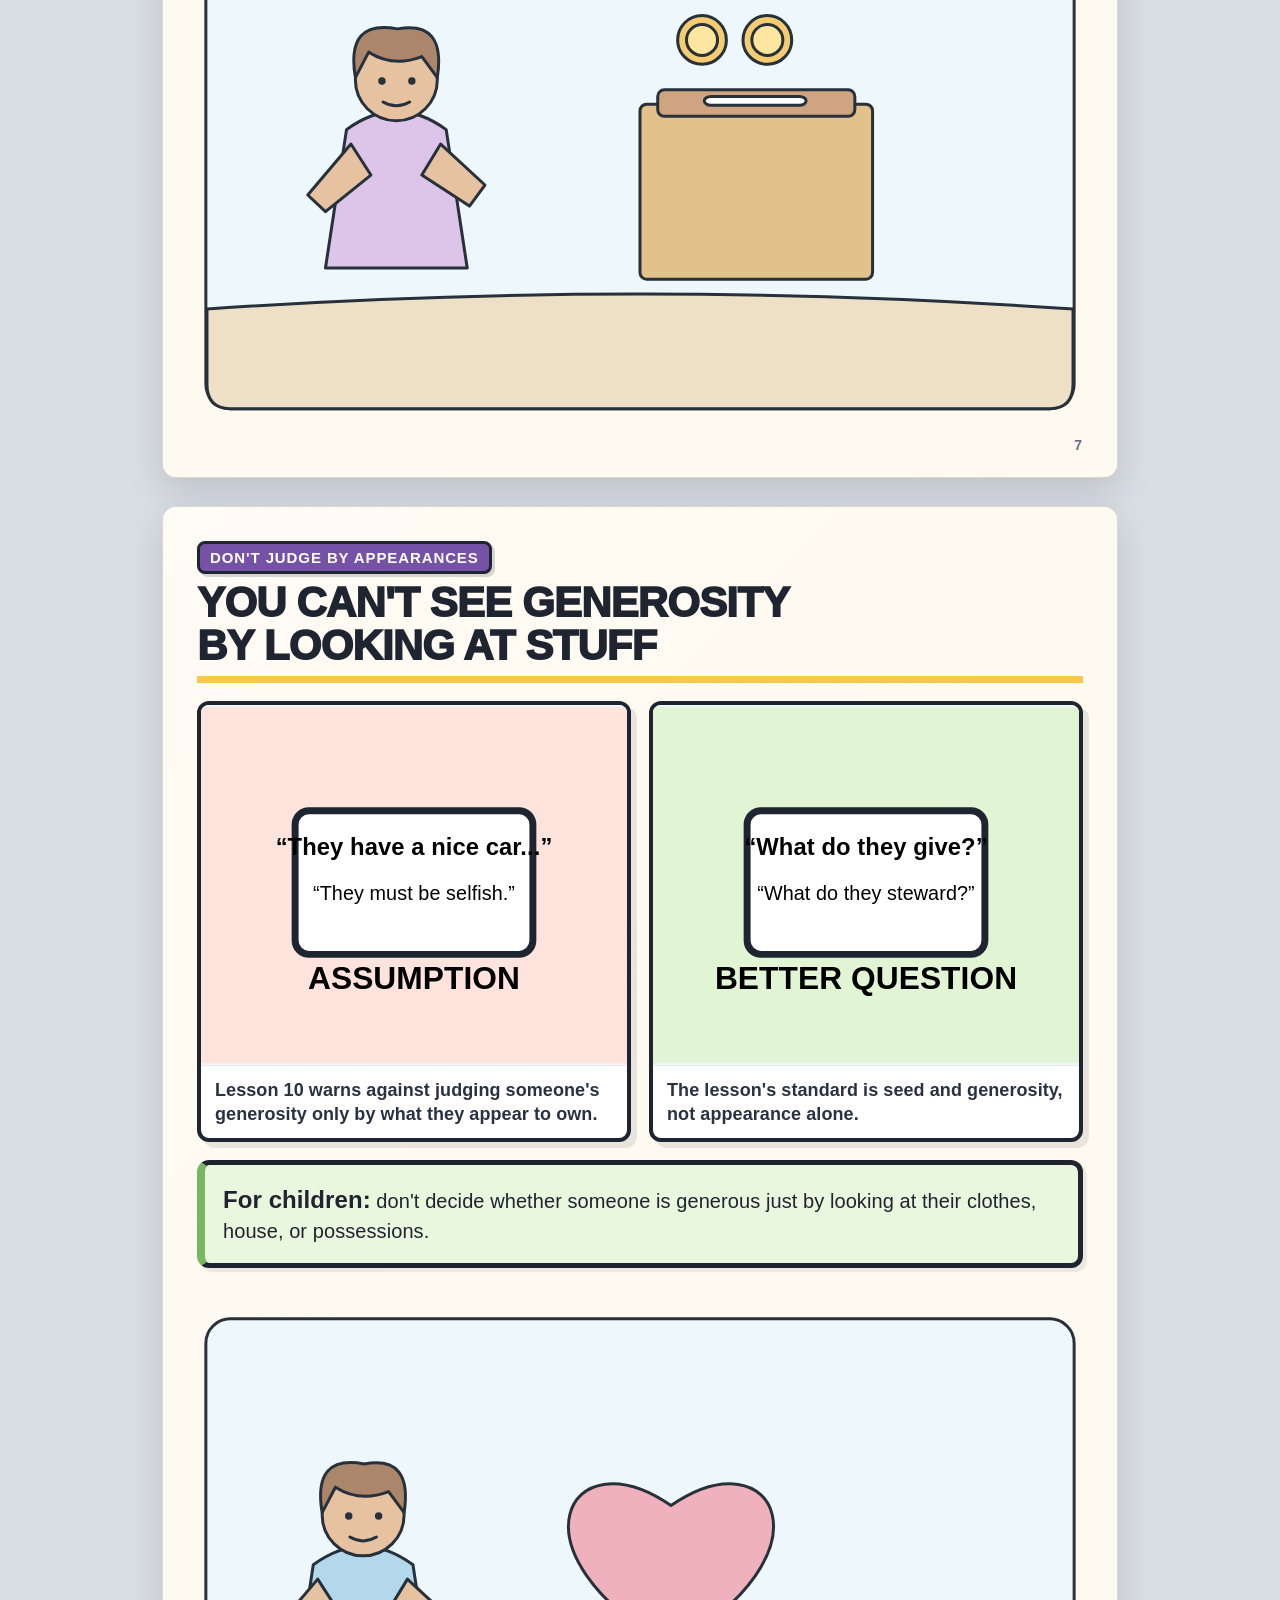
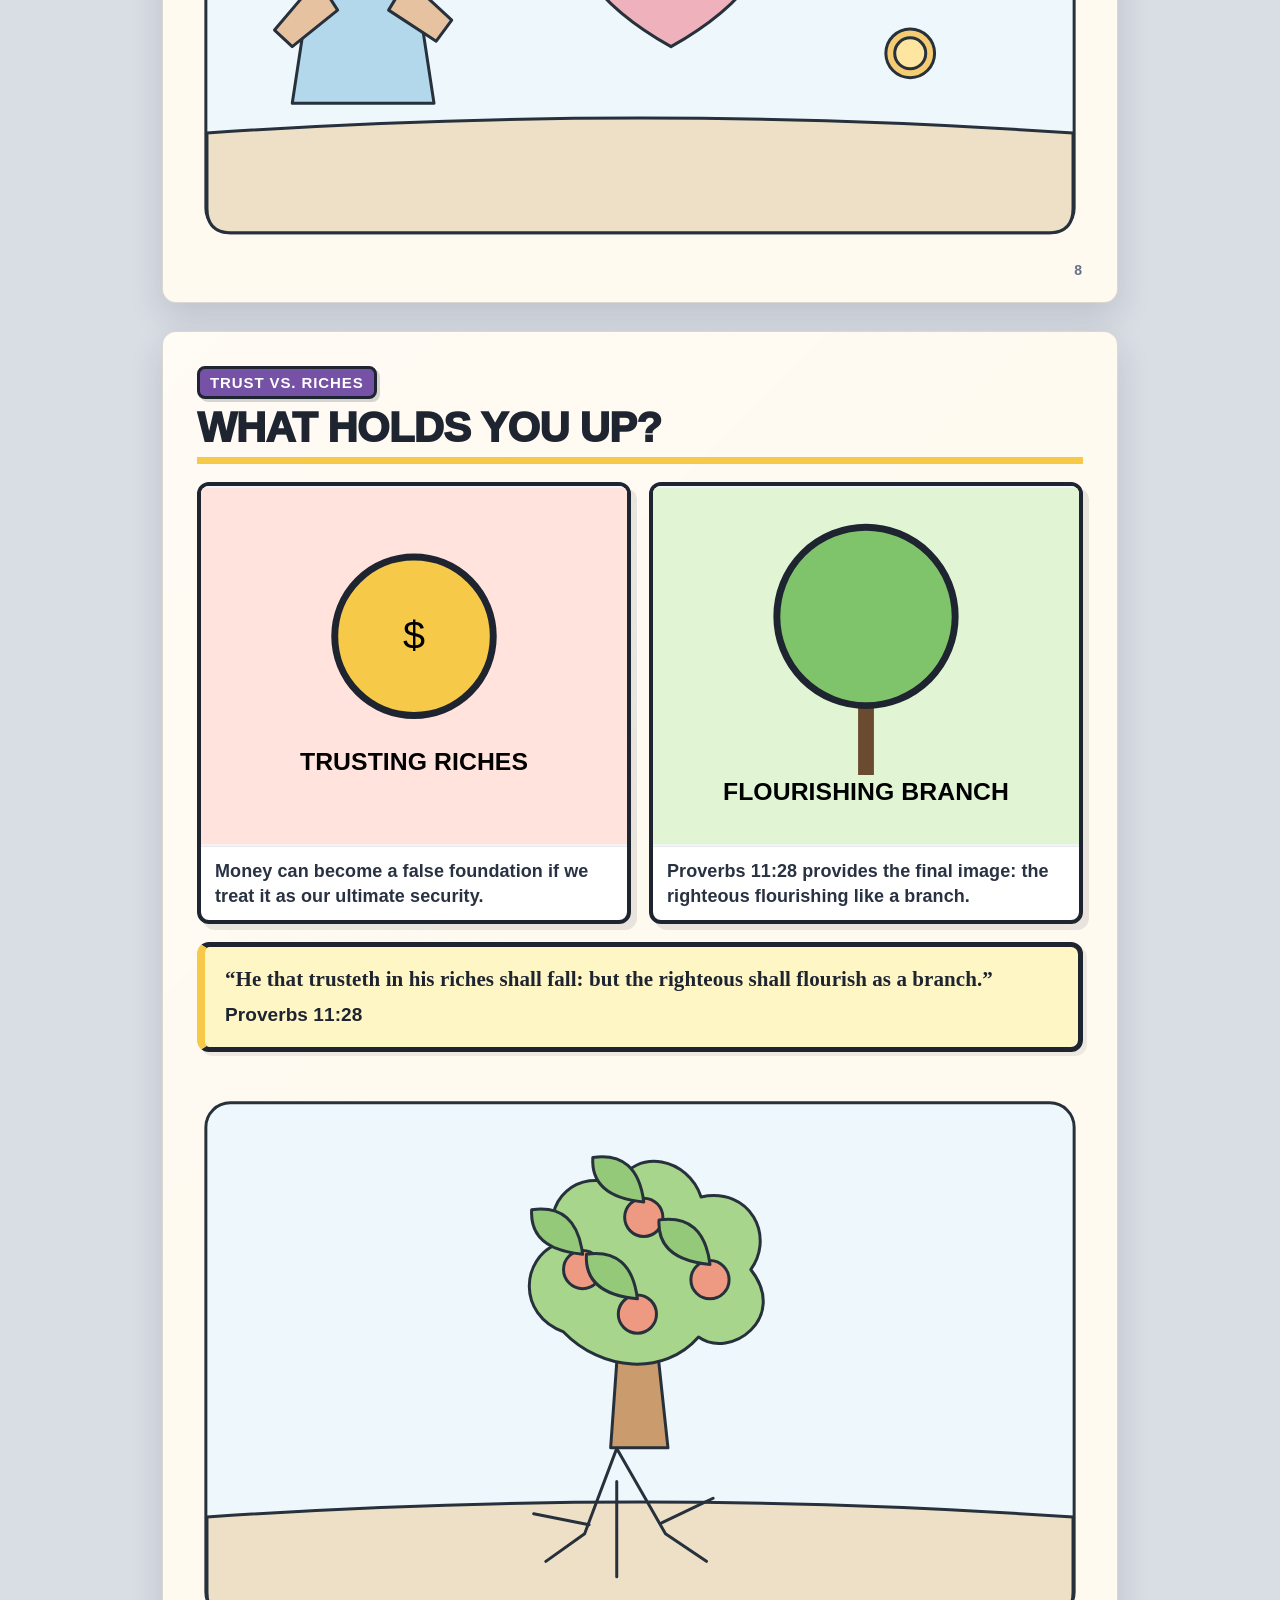
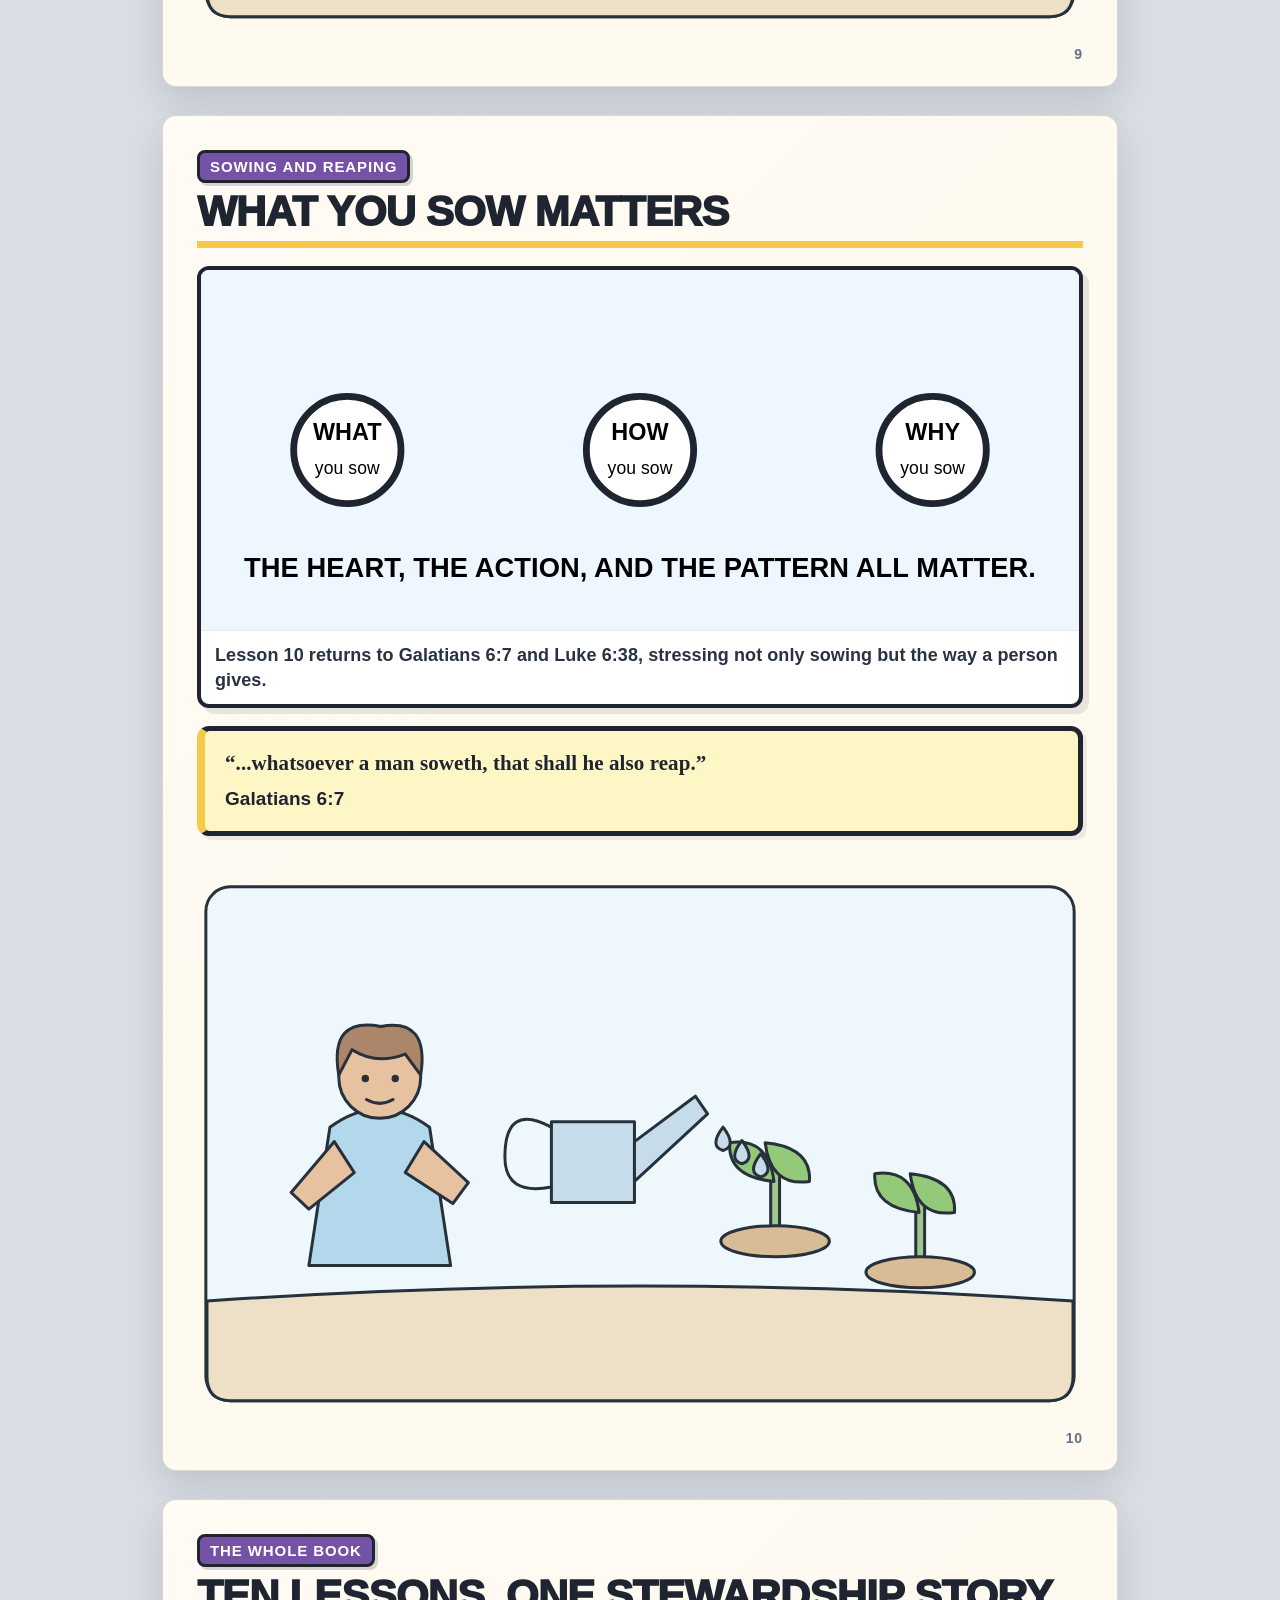
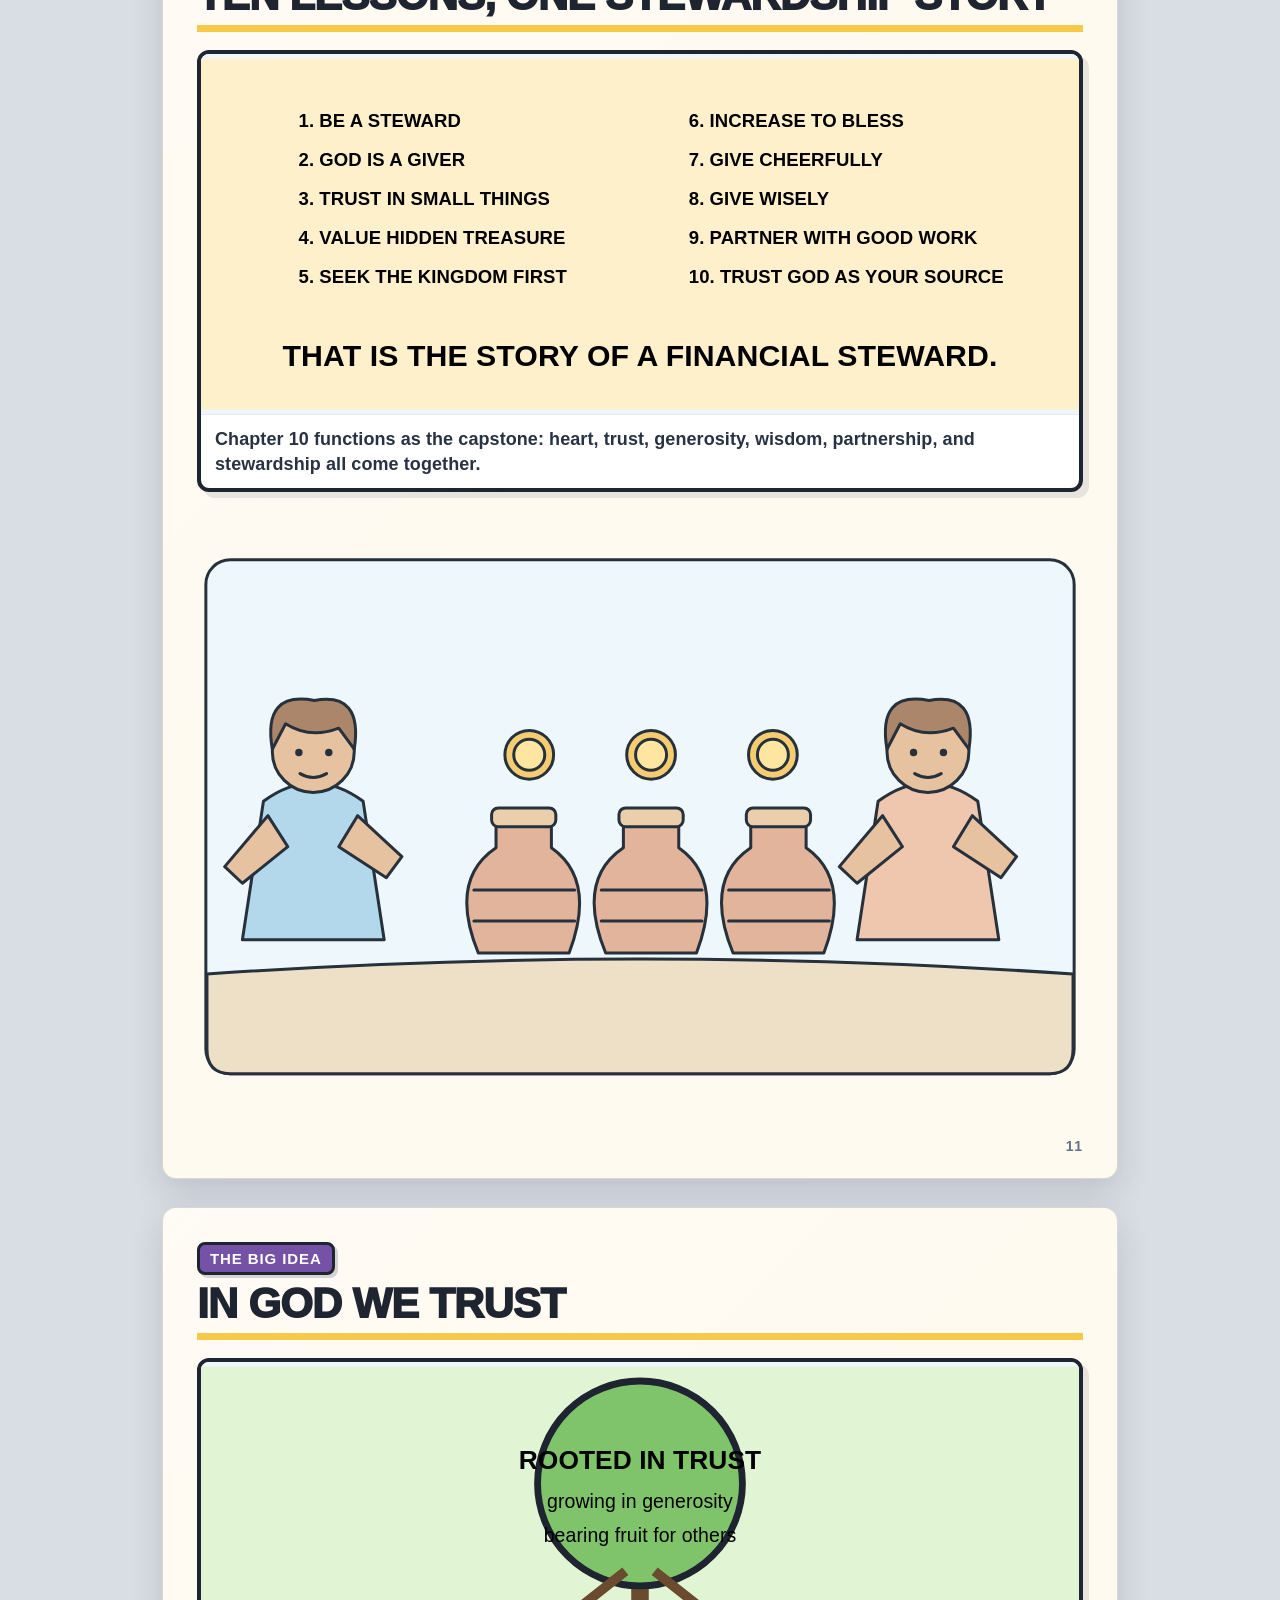
==== commit d25ba2b9: "Initial commit" ====
--- a/financial_stewards_chapter_10.html
+++ b/financial_stewards_chapter_10.html
@@ -3,6 +3,8 @@
 <head>
 <meta charset="UTF-8"><meta name="viewport" content="width=device-width,initial-scale=1.0">
 <title>Financial Stewards — Chapter 10: In God We Trust</title>
+<script src="financial-stewards-mode.js" defer></script>
+<script src="financial-stewards-interactive.js" defer></script>
 <style>
 @import url("financial-stewards-refinement.css");
 :root{--ink:#1e2430;--cream:#fffaf0;--gold:#f7c948;--sky:#bfe8ff;--green:#bfe3a5;--blue:#3066be;--red:#e45757;--purple:#7652a6}
